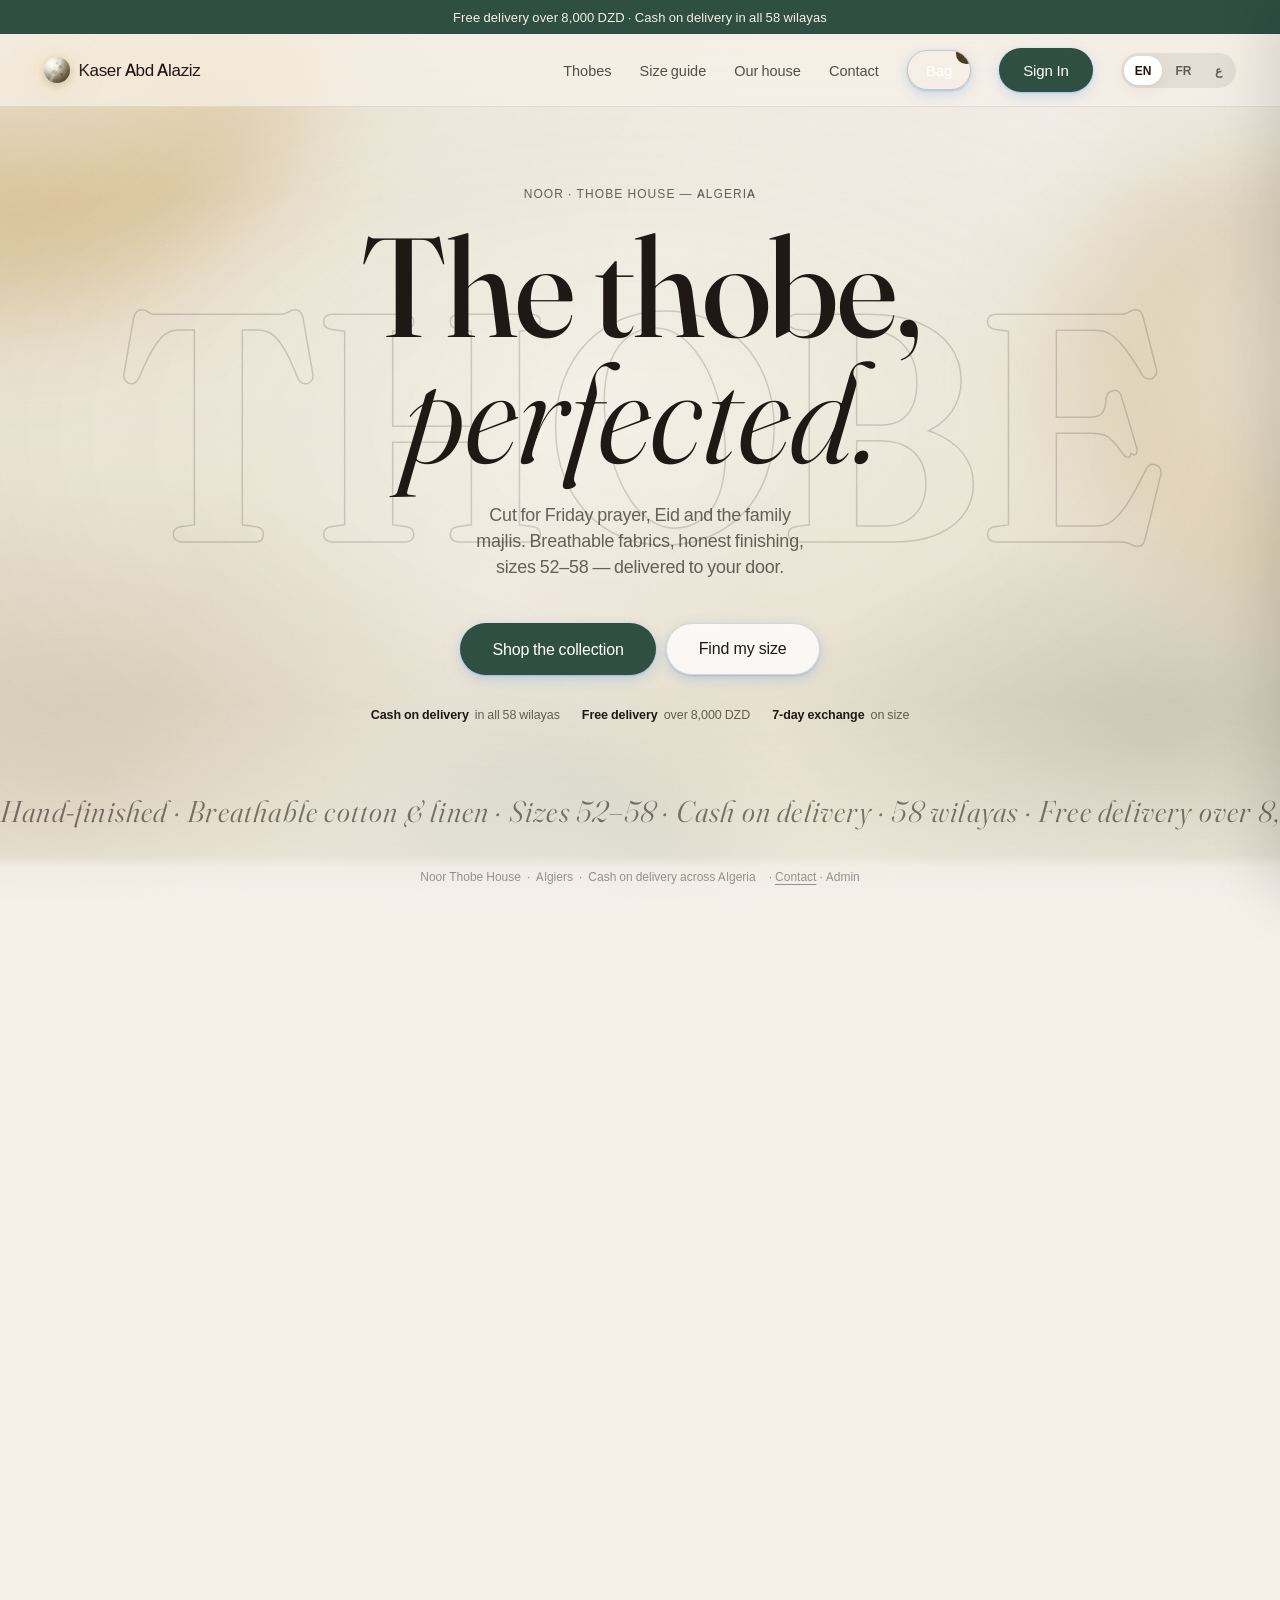
==== website/index.html @ a09ba1ac "Import original Kaser Abd Alaziz store (Octenium build) Imported unchanged from kaser-abd-alaziz-oct" ====
<!DOCTYPE html>
<html lang="en" data-preset="oud">
<head>
  <meta charset="UTF-8">
  <meta name="viewport" content="width=device-width, initial-scale=1, viewport-fit=cover">
  <title>Kaser Abd Alaziz | Men's Thobes, Djellabas & Shirts</title>
  <link rel="preload" href="fonts/inter-tight.woff2" as="font" type="font/woff2" crossorigin>
  <link rel="preload" href="fonts/fraunces-normal-460.woff2" as="font" type="font/woff2" crossorigin>
  <link rel="preload" href="fonts/fraunces-italic-340.woff2" as="font" type="font/woff2" crossorigin>
<meta name="description" content="Kaser Abd Alaziz — men's thobe house. Hand-finished thobes, djellabas and shirts in sizes 52–58. Cash on delivery in all 58 wilayas, DZD prices, free delivery over 8,000 DZD.">
<meta name="theme-color" content="#f5f1e8">
  <link rel="icon" href="favicon.svg" type="image/svg+xml">
<meta property="og:title" content="Kaser Abd Alaziz">
<meta property="og:description" content="Thobes cut for Friday, Eid and every day. Sizes 52–58, cash on delivery across Algeria.">
<meta property="og:type" content="website">
<script type="application/ld+json">{"@context":"https://schema.org","@type":"Store","name":"Kaser Abd Alaziz","description":"Men's thobe house: thobes, djellabas and shirts. Cash on delivery across Algeria, DZD prices, free shipping over 8,000 DZD.","currenciesAccepted":"DZD","paymentAccepted":"Cash on delivery"}</script>
  <link rel="stylesheet" href="styles.css?v=20261022J">
</head>
<body class="has-banner">
  <div class="stage"><div class="dream" id="dream" aria-hidden="true"><i class="orb o1"></i><i class="orb o2"></i><i class="orb o3"></i><i class="sheen"></i></div><div class="veil"></div><div class="grain"></div></div>
  <i class="meter" id="meter"></i>
  <div class="event-banner" id="eventBanner">Free delivery over 8,000 DZD · Cash on delivery in all 58 wilayas</div>
  <header class="chrome">
    <a class="mark" href="#home"><img id="siteLogo" class="mark-logo" alt="logo" hidden><span class="mark-moon" id="siteMoon" aria-hidden="true"></span> <span id="siteName">Kaser Abd Alaziz</span></a>
    <nav class="nav">
      <a href="#shop" data-route="shop" data-i18n="navShop">Thobes</a>
      <button class="nav-link" id="navSizeGuide" type="button" data-i18n="navSize">Size guide</button>
      <a href="#about" data-route="about" data-i18n="navAbout">Our house</a>
      <button class="nav-link" id="navContact" type="button" data-i18n="contactNav">Contact</button>
      <button class="pill cart-btn" id="cartOpen" type="button"><span data-i18n="bag">Bag</span> <span class="cart-count" id="cartCount">0</span></button>
      <button class="pill" id="authBtn" type="button" data-i18n="navSignin">Sign In</button>
      <span class="langseg" id="langSeg"><button type="button" data-lang="en" class="on">EN</button><button type="button" data-lang="fr">FR</button><button type="button" data-lang="ar">ع</button></span>
      <button class="burger" id="burgerBtn" type="button" aria-label="Menu">☰</button>
    </nav>
  </header>
  <main class="panels" id="homePanels">
    <section class="panel" data-panel>
      <div class="ghost" aria-hidden="true">Thobe</div>
      <div class="eyebrow" data-i18n="h1e">Noor · Thobe House — Algeria</div>
      <h1 class="htitle" data-i18n="h1t">The thobe,<br><em>perfected.</em></h1>
      <p class="sub" data-i18n="h1s">Cut for Friday prayer, Eid and the family majlis. Breathable fabrics, honest finishing, sizes 52–58 — delivered to your door.</p>
      <div class="cta"><a class="pill" href="#shop" data-i18n="shopBest">Shop the collection</a><button class="pill pill-light" id="heroSizeGuide" type="button" data-i18n="findSize">Find my size</button></div>
      <div class="hero-trust" aria-label="Shopping guarantees">
        <span><b>Cash on delivery</b> in all 58 wilayas</span>
        <span><b>Free delivery</b> over 8,000 DZD</span>
        <span><b>7-day exchange</b> on size</span>
      </div>
      <div class="marquee" aria-hidden="true"><div class="marquee-track"><span>Hand-finished · Breathable cotton &amp; linen · Sizes 52–58 · Cash on delivery · 58 wilayas · Free delivery over 8,000 DZD · 7-day size exchange ·&nbsp;</span><span>Hand-finished · Breathable cotton &amp; linen · Sizes 52–58 · Cash on delivery · 58 wilayas · Free delivery over 8,000 DZD · 7-day size exchange ·&nbsp;</span></div></div>
    </section>
    <section class="panel collection-panel" data-panel>
      <div class="ghost" aria-hidden="true">Occasions</div>
      <div class="eyebrow" data-i18n="h2e">Collections</div>
      <p class="htitle" data-i18n="h2t">Dress for <em>the occasion.</em></p>
      <p class="sub" data-i18n="h2s">One house, three registers. Light cotton for everyday, deeper tones for Eid, and warm layers for the winter majlis.</p>
      <div class="collection-row">
        <a class="collection-card" href="#shop" data-collection="Thobes">
          <span class="collection-num">01</span>
          <img src="[data-uri]" data-src="images/opt/thobe-grey-forest-640.webp" data-srcset="images/opt/thobe-grey-forest-320.webp 320w, images/opt/thobe-grey-forest-640.webp 640w, images/opt/thobe-grey-forest-896.webp 896w" data-sizes="(max-width:720px) 58px, 280px" sizes="(max-width:720px) 58px, 280px" width="896" height="1200" alt="Everyday thobes" loading="lazy" decoding="async">
          <b data-i18n="col1t">Everyday thobes</b>
          <small data-i18n="col1d">Light cotton and crepe, cut for daily wear.</small>
          <span class="collection-link" data-i18n="colLink">Shop thobes →</span>
        </a>
        <a class="collection-card" href="#shop" data-collection="Thobes" data-tag="Eid">
          <span class="collection-num">02</span>
          <img src="[data-uri]" data-src="images/opt/thobe-black-gold-640.webp" data-srcset="images/opt/thobe-black-gold-320.webp 320w, images/opt/thobe-black-gold-640.webp 640w, images/opt/thobe-black-gold-896.webp 896w" data-sizes="(max-width:720px) 58px, 280px" sizes="(max-width:720px) 58px, 280px" width="896" height="1200" alt="Eid and evening thobes" loading="lazy" decoding="async">
          <b data-i18n="col2t">Eid &amp; evenings</b>
          <small data-i18n="col2d">Deeper tones and satin touches for celebration.</small>
          <span class="collection-link" data-i18n="colLink">Shop thobes →</span>
        </a>
        <a class="collection-card" href="#shop" data-collection="Djellabas">
          <span class="collection-num">03</span>
          <img src="[data-uri]" data-src="images/opt/djellaba-hood-grey-640.webp" data-srcset="images/opt/djellaba-hood-grey-320.webp 320w, images/opt/djellaba-hood-grey-640.webp 640w, images/opt/djellaba-hood-grey-896.webp 896w" data-sizes="(max-width:720px) 58px, 280px" sizes="(max-width:720px) 58px, 280px" width="960" height="536" alt="Djellabas" loading="lazy" decoding="async">
          <b data-i18n="col3t">Djellabas</b>
          <small data-i18n="col3d">Warm layers with sfifa trim and an easy drape.</small>
          <span class="collection-link" data-i18n="colLink">Shop djellabas →</span>
        </a>
      </div>
    </section>
    <section class="panel size-panel" data-panel>
      <div class="ghost" aria-hidden="true">Fit</div>
      <div class="size-panel-inner">
        <div class="size-copy">
          <div class="eyebrow" data-i18n="h3e">Fit, without guessing</div>
          <p class="htitle" data-i18n="h3t">Find your <em>size.</em></p>
          <p class="sub" data-i18n="h3s">Thobes are numbered by height, not chest. Pick your usual size; if you are between two, size up for a relaxed drape. Every order can be exchanged once within 7 days.</p>
          <div class="cta"><button class="pill" id="sizeGuideBtn2" type="button" data-i18n="openGuide">Open the size guide</button><a class="pill pill-light" href="#shop" data-i18n="shopBest">Shop the collection</a></div>
        </div>
        <div class="size-mini" aria-hidden="true">
          <div class="size-mini-head"><span data-i18n="sizeCol">Size</span><span data-i18n="heightCol">Height</span><span data-i18n="lengthCol">Thobe length</span></div>
          <div class="size-mini-row"><b>52</b><span>165–170 cm</span><span>138 cm</span></div>
          <div class="size-mini-row"><b>54</b><span>170–175 cm</span><span>142 cm</span></div>
          <div class="size-mini-row"><b>56</b><span>175–180 cm</span><span>146 cm</span></div>
          <div class="size-mini-row"><b>58</b><span>180–186 cm</span><span>150 cm</span></div>
          <p class="size-mini-note" data-i18n="sizeNote">Measurements are garment measures. Between sizes? Choose the larger.</p>
        </div>
      </div>
    </section>
    <section class="panel carousel-panel" data-panel>
      <div class="ghost" aria-hidden="true">Icons</div>
      <div class="eyebrow" data-i18n="carE">Bestsellers · drag or tap</div>
      <p class="carousel-title htitle" data-i18n="carT">The pieces <em>they reorder.</em></p>
      <div class="car3d" id="car3d">
        <div class="car3d-track" id="carTrack"></div>
        <button class="car-nav" id="carPrev" type="button" aria-label="Previous">‹</button>
        <button class="car-nav" id="carNext" type="button" aria-label="Next">›</button>
      </div>
      <div class="car-dots" id="carDots"></div>
      <div class="cta"><a class="pill" href="#shop" data-i18n="shopAll">Shop all pieces</a></div>
    </section>
  </main>
  <div class="page-view" id="shopView">
    <div class="page-container">
      <h2 class="page-title" data-i18n="shopTitle">The collection</h2>
      <p class="page-sub" data-i18n="shopSub">Thobes, djellabas and shirts — cut for prayer, Eid and everyday. Sizes 52–58, prices in DZD, cash on delivery.</p>
      <div class="toolbar">
        <div class="searchwrap"><input id="shopSearch" type="search" data-i18n-ph="searchPh" placeholder="Search thobes…" autocomplete="off"></div>
        <div class="chips" id="catChips"></div>
        <div class="shop-sort">
          <label for="shopSort" data-i18n="sortBy">Sort</label>
          <select id="shopSort">
            <option value="featured" data-i18n="sortFeatured">Featured</option>
            <option value="price-asc" data-i18n="sortPriceAsc">Price: low to high</option>
            <option value="price-desc" data-i18n="sortPriceDesc">Price: high to low</option>
            <option value="new" data-i18n="sortNew">Newest</option>
          </select>
        </div>
        <div class="count" id="resultCount"></div>
      </div>
      <div class="grid-cards" id="productGrid"></div>
      <div style="text-align:center;margin-top:20px"><button class="pill btn-secondary" id="loadMoreBtn" type="button" data-i18n="loadMore" hidden>Load more</button></div>
      <div class="shop-assurance">
        <div><b data-i18n="as1t">Cash on delivery</b><span data-i18n="as1d">Pay the courier when your order arrives.</span></div>
        <div><b data-i18n="as2t">Free delivery over 8,000 DZD</b><span data-i18n="as2d">Home or stopdesk, all 58 wilayas.</span></div>
        <div><b data-i18n="as3t">7-day size exchange</b><span data-i18n="as3d">One exchange per order, no questions.</span></div>
      </div>
    </div>
  </div>
  <div class="page-view" id="aboutView">
    <div class="page-container">
      <h2 class="page-title" data-i18n="abTitle">The Noor house</h2>
      <p class="page-sub" data-i18n="abSub">Noor is a small-batch thobe house. Fewer, better pieces — honest fabrics, quiet details, no compromise.</p>
      <div class="grid-cards">
        <div class="card"><h3 data-i18n="ab1t">Cut for real life</h3><p class="desc" data-i18n="ab1d">Every thobe is cut for easy movement and finished with double-stitched seams that survive daily wear and Friday crowds.</p></div>
        <div class="card"><h3 data-i18n="ab2t">Fabric first</h3><p class="desc" data-i18n="ab2d">Breathable cotton, linen blends and soft crepe. No scratchy synthetics, no see-through surprises in daylight.</p></div>
        <div class="card"><h3 data-i18n="ab3t">Small weekly drops</h3><p class="desc" data-i18n="ab3d">Released in small batches so colours stay fresh, stock stays honest, and every piece is checked before it ships.</p></div>
      </div>
      <div class="about-note">
        <h3 data-i18n="abNoteT">How sizing works</h3>
        <p data-i18n="abNoteD">Algerian thobes are numbered 52–58 by height. 52 fits roughly 165–170 cm, 58 fits 180–186 cm. If you are between sizes, choose the larger — the drape stays clean and the shoulders stay comfortable.</p>
        <button class="pill" id="sizeGuideBtn3" type="button" data-i18n="openGuide">Open the size guide</button>
      </div>
    </div>
  </div>
  <div class="page-view" id="dashboardView">
    <div class="page-container">
      <h2 class="page-title" data-i18n="dashTitle">My Noor</h2>
      <p class="page-sub" id="userGreeting">Client workspace</p>
      <div class="grid-cards">
        <div class="card"><h3 data-i18n="orders">Orders</h3><p class="desc" id="ordersInfo">No orders yet.</p></div>
        <div class="card"><h3 data-i18n="account">Account</h3><p class="desc" data-i18n="accountDesc">Manage sizes, shipping and order preferences.</p><div><button class="pill btn-secondary" id="logoutBtn" style="height:36px" data-i18n="signout">Sign Out</button></div></div>
      </div>
    </div>
  </div>
  <div class="page-view admin-shell" id="adminView">
    <div id="adminLogin" class="adm-login-wrap">
      <div class="adm-login-card">
        <div class="adm-login-mark">ن</div>
        <p class="adm-kicker">Noor · store manager</p>
        <h1>Welcome back</h1>
        <p class="adm-login-sub">Enter your PIN to see today's orders, stock and sales.</p>
        <form id="adminLoginForm">
          <label for="adminPin">Admin PIN</label>
          <div class="adm-pin-row"><input type="password" id="adminPin" placeholder="••••••••" autocomplete="current-password"><button class="adm-btn adm-btn-primary" id="adminGo" type="submit">Enter</button></div>
          <p class="adm-login-error" id="adminLoginError" hidden>That PIN is not correct. Try again.</p>
        </form>
        <a class="adm-login-back" href="#home">← Back to the store</a>
      </div>
    </div>
    <div id="adminPanel" class="adm-app" hidden>
      <aside class="adm-side">
        <div class="adm-brand"><span class="adm-brand-mark">ن</span><span><b id="admBrandName">Kaser Abd Alaziz</b><small>Store manager</small></span></div>
        <nav class="adm-nav" aria-label="Admin sections">
          <button type="button" data-adm-tab="overview" class="on"><span class="adm-ico">◫</span>Overview</button>
          <button type="button" data-adm-tab="orders"><span class="adm-ico">▤</span>Orders<span class="adm-badge" id="admOrdersBadge" hidden>0</span></button>
          <button type="button" data-adm-tab="products"><span class="adm-ico">◧</span>Products</button>
          <button type="button" data-adm-tab="storefront"><span class="adm-ico">◐</span>Storefront</button>
          <button type="button" data-adm-tab="offers"><span class="adm-ico">％</span>Discounts</button>
          <button type="button" data-adm-tab="settings"><span class="adm-ico">⚙</span>Settings</button>
        </nav>
        <div class="adm-side-foot">
          <a class="adm-side-link" href="#home" id="admViewStore">← View store</a>
          <button class="adm-side-link" id="adminOut" type="button">Log out</button>
        </div>
      </aside>
      <div class="adm-main">
        <header class="adm-topbar">
          <div>
            <p class="adm-kicker" id="admDate"></p>
            <h1 id="admPageTitle">Overview</h1>
          </div>
          <div class="adm-top-actions">
            <button class="adm-btn adm-btn-ghost" id="admRefresh" type="button">Refresh</button>
            <a class="adm-btn adm-btn-ghost" href="#shop">View shop</a>
            <span class="adm-avatar" aria-hidden="true">N</span>
          </div>
        </header>
        <div class="adm-body">
          <div class="adm-loading" id="admLoading" hidden><span></span>Loading your store…</div>

          <section class="adm-tab-panel on" data-adm-panel="overview">
            <div class="adm-alerts" id="admAlerts"></div>
            <div class="adm-kpis" id="admStats"></div>
            <div class="adm-grid-2">
              <div class="adm-card adm-chart-card">
                <div class="adm-card-head"><div><h2>Sales · last 14 days</h2><p>Revenue in DZD, including delivery.</p></div></div>
                <div class="adm-bars" id="admChart"></div>
              </div>
              <div class="adm-card">
                <div class="adm-card-head"><div><h2>Where orders come from</h2><p>Top wilayas by order count.</p></div></div>
                <div class="adm-rank" id="admWilayas"></div>
              </div>
            </div>
            <div class="adm-grid-2">
              <div class="adm-card">
                <div class="adm-card-head"><div><h2>Recent orders</h2><p>The last five orders placed.</p></div><button class="adm-link-btn" data-goto="orders">See all</button></div>
                <div class="adm-mini-orders" id="admRecentOrders"></div>
              </div>
              <div class="adm-card">
                <div class="adm-card-head"><div><h2>Stock to watch</h2><p>Pieces with five units or fewer.</p></div><button class="adm-link-btn" data-goto="products">Manage</button></div>
                <div class="adm-stock-list" id="admLowStock"></div>
              </div>
            </div>
          </section>

          <section class="adm-tab-panel" data-adm-panel="orders">
            <div class="adm-toolbar">
              <div class="adm-search"><input type="search" id="admOrderSearch" placeholder="Search order, name or phone"></div>
              <div class="adm-segment" id="admOrderFilters">
                <button type="button" class="on" data-status="all">All</button>
                <button type="button" data-status="pending">New</button>
                <button type="button" data-status="confirmed">Confirmed</button>
                <button type="button" data-status="shipped">Shipped</button>
                <button type="button" data-status="delivered">Delivered</button>
                <button type="button" data-status="cancelled">Cancelled</button>
              </div>
            </div>
            <div class="adm-order-list" id="admOrderList"></div>
          </section>

          <section class="adm-tab-panel" data-adm-panel="products">
            <div class="adm-toolbar">
              <div class="adm-search"><input type="search" id="admProductSearch" placeholder="Search products"></div>
              <button class="adm-btn adm-btn-primary" id="admProdAdd" type="button">+ Add product</button>
            </div>
            <div class="adm-bulkbar" id="admProdBulkBar" hidden>
              <label class="adm-check"><input type="checkbox" id="admProdSelectAll"> Select all</label>
              <span id="admProdSelCount">0 selected</span>
              <button class="adm-btn adm-btn-danger-ghost" id="admProdBulkDelete" type="button" disabled>Delete selected</button>
              <button class="adm-btn adm-btn-ghost" id="admProdBulkClear" type="button">Clear</button>
            </div>
            <div class="adm-product-list" id="admProductList"></div>
          </section>

          <section class="adm-tab-panel" data-adm-panel="storefront">
            <div class="adm-grid-2">
              <div class="adm-card">
                <div class="adm-card-head"><div><h2>Store identity</h2><p>The name and logo customers see.</p></div></div>
                <label class="adm-field"><span>Store name</span><input type="text" id="admSiteName" maxlength="40" placeholder="Noor"></label>
                <div class="adm-logo-row"><img id="admLogoPrev" class="adm-logo-prev" alt="logo preview" hidden><div><b id="admLogoHint">Moon icon in use</b><small>PNG, JPG or WebP · max 1.5 MB</small></div></div>
                <div class="adm-inline-actions">
                  <input type="file" id="admLogoFile" accept="image/png,image/jpeg,image/webp" class="adm-file">
                  <button class="adm-btn adm-btn-ghost" id="admLogoUp" type="button">Upload logo</button>
                  <button class="adm-btn adm-btn-ghost" id="admLogoRm" type="button">Remove</button>
                </div>
                <button class="adm-btn adm-btn-primary" id="admSiteSave" type="button">Save identity</button>
              </div>
              <div class="adm-card">
                <div class="adm-card-head"><div><h2>Announcement bar</h2><p>A single line at the top of every page.</p></div><label class="adm-switch"><input type="checkbox" id="admBanOn"><span></span></label></div>
                <label class="adm-field"><span>Message</span><input type="text" id="admBanText" maxlength="200" placeholder="Free delivery over 8,000 DZD"></label>
                <div class="adm-color-row">
                  <label class="adm-field"><span>Background</span><input type="color" id="admBanBg" value="#2f4f43"></label>
                  <label class="adm-field"><span>Text</span><input type="color" id="admBanFg" value="#f5f1e8"></label>
                </div>
                <button class="adm-btn adm-btn-primary" id="admBanSave" type="button">Save announcement</button>
              </div>
            </div>
            <div class="adm-card">
              <div class="adm-card-head"><div><h2>Look &amp; feel</h2><p>Four palettes chosen for thobe photography. Pick one, then save.</p></div></div>
              <div class="adm-themes" id="admPresets"></div>
              <details class="adm-advanced">
                <summary>Fine-tune colours</summary>
                <div class="adm-color-row adm-color-row-5">
                  <label class="adm-field"><span>Background</span><input type="color" id="admCShade" value="#f5f1e8"></label>
                  <label class="adm-field"><span>Text</span><input type="color" id="admCFg" value="#201814"></label>
                  <label class="adm-field"><span>Accent</span><input type="color" id="admCRose" value="#8a6d3b"></label>
                  <label class="adm-field"><span>Accent deep</span><input type="color" id="admCRoseDeep" value="#4a3b22"></label>
                  <label class="adm-field"><span>Buttons</span><input type="color" id="admCBlue" value="#2f4f43"></label>
                </div>
              </details>
              <button class="adm-btn adm-btn-primary" id="admThemeSave" type="button">Save appearance</button>
            </div>
          </section>

          <section class="adm-tab-panel" data-adm-panel="offers">
            <div class="adm-grid-2">
              <div class="adm-card">
                <div class="adm-card-head"><div><h2>Discount codes</h2><p>Toggle a code on or off at any time.</p></div></div>
                <div id="admPromos"></div>
              </div>
              <div class="adm-card">
                <div class="adm-card-head"><div><h2>Add a code</h2><p>Keep it short and easy to type.</p></div></div>
                <label class="adm-field"><span>Code</span><input type="text" id="admPromoCode" maxlength="20" placeholder="EID15" style="text-transform:uppercase"></label>
                <div class="adm-color-row">
                  <label class="adm-field"><span>Discount %</span><input type="text" id="admPromoPct" inputmode="numeric" placeholder="15"></label>
                  <label class="adm-field"><span>Label</span><input type="text" id="admPromoLabel" maxlength="80" placeholder="Eid campaign"></label>
                </div>
                <button class="adm-btn adm-btn-primary" id="admPromoAdd" type="button">Add discount code</button>
              </div>
            </div>
          </section>

          <section class="adm-tab-panel" data-adm-panel="settings">
            <div class="adm-grid-2">
              <div class="adm-card">
                <div class="adm-card-head"><div><h2>Contact &amp; social pages</h2><p>Used on order buttons and the contact / sponsorship popup.</p></div></div>
                <label class="adm-field"><span>WhatsApp number</span><input type="text" id="admWa" placeholder="213XXXXXXXXX" maxlength="20"><small>Country code first, no spaces. Example: 213671591935</small></label>
                <label class="adm-field"><span>Instagram</span><input type="text" id="admIg" placeholder="https://www.instagram.com/yourpage" maxlength="240"></label>
                <label class="adm-field"><span>Facebook</span><input type="text" id="admFb" placeholder="https://www.facebook.com/yourpage" maxlength="240"></label>
                <label class="adm-field"><span>TikTok</span><input type="text" id="admTt" placeholder="https://www.tiktok.com/@yourpage" maxlength="240"></label>
                <small class="adm-hint">Replace the example links with your own pages. Use full https:// URLs; leave a field empty to hide that icon.</small>
                <button class="adm-btn adm-btn-primary" id="admWaSave" type="button">Save contact details</button>
              </div>
              <div class="adm-card">
                <div class="adm-card-head"><div><h2>Delivery &amp; payment</h2><p>Current rules used at checkout.</p></div></div>
                <div class="adm-readonly">
                  <div><span>Payment</span><b>Cash on delivery</b></div>
                  <div><span>Free delivery</span><b id="admFreeOver">8,000 DZD</b></div>
                  <div><span>Carriers</span><b>Noor Standard · Maystro · Noest · EMS</b></div>
                  <div><span>Coverage</span><b>All 58 wilayas</b></div>
                </div>
                <p class="adm-hint">Delivery rates live in <code>shipping.json</code>. Ask your developer to adjust them, or open the file directly on the server.</p>
              </div>
            </div>
            <div class="adm-card">
              <div class="adm-card-head"><div><h2>Data &amp; access</h2><p>Download a backup or sign out of this device.</p></div></div>
              <div class="adm-inline-actions">
                <a class="adm-btn adm-btn-ghost" id="adminBackup" href="#">Download backup (JSON)</a>
                <button class="adm-btn adm-btn-ghost" id="adminOut2" type="button">Log out</button>
              </div>
              <p class="adm-hint">The admin PIN is set by the <code>ADMIN_PIN</code> environment variable. Change it on the server, not here.</p>
            </div>
          </section>
        </div>
      </div>
    </div>
  </div>
  <div class="modal-backdrop" id="authModal" role="dialog" aria-modal="true">
    <div class="auth-box">
      <div class="auth-header"><h2 data-i18n="authTitle">Welcome to Noor</h2><p data-i18n="authSub">Sign in for faster checkout and order tracking.</p></div>
      <form class="auth-form" id="authForm">
        <div class="field"><label for="authEmail" data-i18n="email">Email</label><input type="email" id="authEmail" required placeholder="you@example.com" autocomplete="email"></div>
        <div class="field"><label for="authPass" data-i18n="pass">Password</label><input type="password" id="authPass" required placeholder="••••••••" autocomplete="current-password"></div>
        <div class="auth-btn-row"><button type="button" class="pill btn-secondary" id="closeAuthBtn" data-i18n="cancel">Cancel</button><button type="submit" class="pill" data-i18n="enter">Enter</button></div>
      </form>
    </div>
  </div>
  <div class="modal-backdrop" id="qvModal" role="dialog" aria-modal="true">
    <div class="qv-box">
      <button class="qv-close" id="qvClose" type="button" aria-label="Close">×</button>
      <div class="qv-media"><img id="qvImg" width="600" height="800" alt=""><span class="badge" id="qvTag"></span></div>
      <div class="qv-info">
        <p class="qv-kicker" id="qvCat"></p>
        <h3 id="qvName"></h3>
        <div class="size" id="qvMeta"></div>
        <div class="qv-thumbs" id="qvThumbs" hidden></div>
        <div class="qv-price" id="qvPrice"></div>
        <p class="desc" id="qvDesc"></p>
        <div class="qv-block">
          <div class="qv-label"><span data-i18n="chooseSize">Choose your size</span><button type="button" class="qv-guide" id="qvSizeGuide" data-i18n="sizeGuide">Size guide</button></div>
          <div class="size-btns" id="qvSizes"></div>
          <p class="qv-hint" id="qvSizeHint" data-i18n="sizeHint">Between sizes? Choose the larger for a relaxed drape.</p>
        </div>
        <div class="qv-order">
          <div class="qv-order-head">
            <div>
              <span class="qv-order-kicker" data-i18n="expressKicker">Express order</span>
              <span class="qv-order-total" id="qvTotal">4,900 DZD</span>
            </div>
            <span class="qv-order-badge" id="qvStock"></span>
          </div>
          <div class="qv-order-actions">
            <div class="qty"><button type="button" id="qvDec" aria-label="Decrease quantity">−</button><span id="qvQty">1</span><button type="button" id="qvInc" aria-label="Increase quantity">+</button></div>
            <button class="pill qv-order-cta" id="qvExpress" type="button"><span data-i18n="orderNow">Order now</span><span class="qv-order-arrow" aria-hidden="true">→</span></button>
          </div>
          <button class="qv-add-link" id="qvAdd" type="button"><span aria-hidden="true">＋</span> <span data-i18n="addBag">Add to bag</span></button>
          <div class="qv-order-trust">
            <span data-i18n="qvTrustCod">Cash on delivery</span>
            <span data-i18n="qvTrustShip">2–5 day delivery</span>
            <span data-i18n="qvTrustExchange">7-day exchange</span>
          </div>
          <p class="qv-note" data-i18n="qvNote">Original cut · Prices in DZD · Free delivery over 8,000 DZD</p>
        </div>
        <div class="qv-facts">
          <div><span data-i18n="fabric">Fabric</span><b id="qvFabric">—</b></div>
          <div><span data-i18n="fit">Fit</span><b id="qvFit">—</b></div>
          <div><span data-i18n="care">Care</span><b id="qvCare">—</b></div>
        </div>
        <details class="rv-sec" id="rvSec">
          <summary>
            <span data-i18n="reviews">Reviews</span>
            <span class="rv-count" id="rvCount"></span>
            <span class="rv-chevron" aria-hidden="true">⌄</span>
          </summary>
          <div class="rv-body">
            <div class="rv-avg" id="rvAvg"></div>
            <div class="rv-list" id="rvList"></div>
            <div class="promo-row"><input type="text" id="rvName" data-i18n-ph="reviewName" placeholder="Your name" maxlength="60"><select id="rvStars" aria-label="Rating"><option value="5">★★★★★</option><option value="4">★★★★</option><option value="3">★★★</option><option value="2">★★</option><option value="1">★</option></select></div>
            <div class="promo-row" style="margin-top:8px"><input type="text" id="rvText" data-i18n-ph="reviewText" placeholder="Your review…" maxlength="500"><button class="pill btn-secondary" id="rvSend" type="button" data-i18n="reviewSend">Send</button></div>
          </div>
        </details>
        <button class="pill btn-secondary" id="qvShare" type="button" style="margin-top:10px;height:38px;align-self:flex-start" data-i18n="copyLink">Copy link</button>
      </div>
    </div>
  </div>
  <div class="modal-backdrop" id="sizeModal" role="dialog" aria-modal="true">
    <div class="size-guide-box">
      <button class="qv-close" id="sizeClose" type="button" aria-label="Close">×</button>
      <p class="qv-kicker" data-i18n="sizeGuideKicker">Noor · fit guide</p>
      <h2 data-i18n="sizeGuideTitle">Find your thobe size</h2>
      <p class="size-guide-intro" data-i18n="sizeGuideIntro">Algerian thobes are numbered by height. Measure yourself in centimetres, then choose the closest size. If you are between two sizes, size up.</p>
      <div class="size-table-wrap">
        <table class="size-table">
          <thead><tr><th data-i18n="sizeCol">Size</th><th data-i18n="heightCol">Height</th><th data-i18n="chestCol">Chest</th><th data-i18n="lengthCol">Thobe length</th><th data-i18n="sleeveCol">Sleeve</th></tr></thead>
          <tbody>
            <tr><td><b>52</b></td><td>160–168 cm</td><td>96–100 cm</td><td>138 cm</td><td>60 cm</td></tr>
            <tr><td><b>54</b></td><td>168–174 cm</td><td>100–104 cm</td><td>142 cm</td><td>62 cm</td></tr>
            <tr><td><b>56</b></td><td>174–180 cm</td><td>104–108 cm</td><td>146 cm</td><td>64 cm</td></tr>
            <tr><td><b>58</b></td><td>180–186 cm</td><td>108–114 cm</td><td>150 cm</td><td>66 cm</td></tr>
          </tbody>
        </table>
      </div>
      <div class="size-how">
        <div><b data-i18n="how1t">1 · Height</b><span data-i18n="how1d">Stand straight against a wall, without shoes. This is the main size guide.</span></div>
        <div><b data-i18n="how2t">2 · Chest</b><span data-i18n="how2d">Measure around the fullest part, keeping the tape level and relaxed.</span></div>
        <div><b data-i18n="how3t">3 · Length</b><span data-i18n="how3d">From the shoulder seam to the hem you prefer — ankle or floor.</span></div>
      </div>
      <p class="size-guide-note" data-i18n="sizeGuideNote">Still unsure? Send your height and usual shirt size on WhatsApp — we will confirm before shipping.</p>
      <button class="pill" id="sizeGuideClose" type="button" data-i18n="close">Close</button>
    </div>
  </div>
  <div class="modal-backdrop" id="coModal" role="dialog" aria-modal="true">
    <div class="co-box">
      <div id="coForm">
        <h2 data-i18n="coTitle">Checkout</h2>
        <div class="co-grid">
          <div class="field full"><label data-i18n="coName">Full name</label><input type="text" id="coNameIn" data-i18n-ph="coNamePh" placeholder="Your name" autocomplete="name"><small class="ferr" id="eName" hidden></small></div>
          <div class="field full"><label data-i18n="coPhone">Phone</label><input type="tel" id="coPhoneIn" data-i18n-ph="coPhonePh" placeholder="05 / 06 / 07…" autocomplete="tel"><small class="ferr" id="ePhone" hidden></small></div>
          <div class="field"><label data-i18n="coWilaya">Wilaya</label><select id="coWilaya"></select><small class="ferr" id="eWilaya" hidden></small></div>
          <div class="field"><label data-i18n="coCommune">Commune</label><input type="text" id="coCommuneIn" data-i18n-ph="coCommunePh" placeholder="Commune"><small class="ferr" id="eCommune" hidden></small></div>
          <div class="field full"><label data-i18n="provider">Delivery company</label><select id="coProvider"></select></div>
          <div class="field full"><label data-i18n="coShip">Delivery</label>
            <div class="radio-row">
              <label class="radio-pill"><input type="radio" name="shipm" value="home" checked> <span data-i18n="coHome">Home delivery</span></label>
              <label class="radio-pill"><input type="radio" name="shipm" value="stop"> <span data-i18n="coStop">Stopdesk (office pickup)</span></label>
            </div>
          </div>
          <div class="field full"><label data-i18n="coPay">Payment</label><p class="desc" data-i18n="coCod" style="font-size:14px;color:var(--fg-soft)">Cash on delivery</p></div>
          <div class="field full"><label data-i18n="coPromo">Promo code</label>
            <div class="promo-row"><input type="text" id="coPromoIn" data-i18n-ph="coPromoPh" placeholder="NOOR10"><button class="pill btn-secondary" id="coPromoBtn" type="button" data-i18n="coApply">Apply</button></div>
          </div>
        </div>
        <div class="co-lines">
          <div class="co-line"><span data-i18n="coSub">Subtotal</span><span id="coSubV"></span></div>
          <div class="co-line disc" id="coDiscRow" hidden><span data-i18n="coDisc">Discount</span><span id="coDiscV"></span></div>
          <div class="co-line"><span data-i18n="coShip">Shipping</span><span id="coShipV"></span></div>
          <div class="co-line grand"><span data-i18n="coTotal">Total</span><span id="coTotalV"></span></div>
        </div>
        <div class="co-items" id="coItems"></div>
        <div class="auth-btn-row" style="margin-top:16px"><button type="button" class="pill btn-secondary" id="coCancel" data-i18n="cancel">Cancel</button><button type="button" class="pill" id="coPlace" data-i18n="coPlace">Place order</button></div>
        <button class="pill btn-secondary" id="coWa" type="button" style="width:100%;margin-top:10px" data-i18n="waOrder">WhatsApp order</button>
      </div>
      <div id="coDone" hidden>
        <div class="co-done">
          <div class="big">✓</div>
          <h2 data-i18n="coOk">Order confirmed!</h2>
          <p id="coDoneInfo"></p>
          <button class="pill" id="coCont" type="button" style="width:100%" data-i18n="coCont">Continue shopping</button>
        </div>
      </div>
    </div>
  </div>
  <div class="modal-backdrop" id="expressModal" role="dialog" aria-modal="true" aria-labelledby="exTitle">
    <div class="co-box ex-box">
      <button class="qv-close" id="exClose" type="button" aria-label="Close">×</button>
      <div id="exForm">
        <p class="qv-kicker" data-i18n="expressKicker">Express order</p>
        <h2 id="exTitle" data-i18n="expressFast">Ready in 30 seconds</h2>
        <p class="ex-sub" data-i18n="expressSub">Size and quantity are set. Confirm your details and we call you before shipping.</p>
        <div class="ex-product">
          <img id="exProdImg" alt="" width="72" height="88">
          <div class="ex-product-copy">
            <b id="exProdName">—</b>
            <small id="exProdMeta"></small>
            <div class="ex-qty-row">
              <div class="qty"><button type="button" id="exDec" aria-label="Decrease quantity">−</button><span id="exQty">1</span><button type="button" id="exInc" aria-label="Increase quantity">+</button></div>
              <b id="exUnit">—</b>
            </div>
          </div>
        </div>
        <h3 class="ex-h" data-i18n="expressDetails">Delivery details</h3>
        <div class="co-grid">
          <div class="field"><label data-i18n="coName">Full name</label><input type="text" id="exNameIn" data-i18n-ph="coNamePh" placeholder="Your name" autocomplete="name"><small class="ferr" id="exEName" hidden></small></div>
          <div class="field"><label data-i18n="coPhone">Phone</label><input type="tel" id="exPhoneIn" data-i18n-ph="coPhonePh" placeholder="05 / 06 / 07…" autocomplete="tel"><small class="ferr" id="exEPhone" hidden></small></div>
          <div class="field"><label data-i18n="coWilaya">Wilaya</label><select id="exWilaya"></select><small class="ferr" id="exEWilaya" hidden></small></div>
          <div class="field"><label data-i18n="coCommune">Commune</label><input type="text" id="exCommuneIn" data-i18n-ph="coCommunePh" placeholder="Commune"><small class="ferr" id="exECommune" hidden></small></div>
          <div class="field full" id="exProviderField"><label data-i18n="provider">Delivery company</label><select id="exProvider"></select></div>
          <div class="field full"><label data-i18n="coShip">Delivery</label>
            <div class="radio-row">
              <label class="radio-pill"><input type="radio" name="exshipm" value="home" checked> <span data-i18n="exHome">Home delivery</span></label>
              <label class="radio-pill"><input type="radio" name="exshipm" value="stop"> <span data-i18n="exStop">Stopdesk</span></label>
            </div>
          </div>
        </div>
        <div class="co-lines ex-lines">
          <div class="co-line"><span data-i18n="coSub">Subtotal</span><span id="exSubV"></span></div>
          <div class="co-line"><span data-i18n="coShip">Shipping</span><span id="exShipV"></span></div>
          <div class="co-line grand"><span data-i18n="coTotal">Total</span><span id="exTotalV"></span></div>
        </div>
        <p class="ex-secure" data-i18n="expressSecure">No online payment · We confirm by phone</p>
        <div class="ex-actions">
          <button class="pill ex-place" id="exPlace" type="button" data-i18n="expressPlace">Confirm order · cash on delivery</button>
          <button class="pill btn-secondary ex-wa" id="exWa" type="button" data-i18n="expressWa">Order on WhatsApp</button>
        </div>
      </div>
      <div id="exDone" hidden>
        <div class="co-done">
          <div class="big">✓</div>
          <h2 data-i18n="expressSuccess">Order received!</h2>
          <p id="exDoneInfo"></p>
          <p data-i18n="expressSuccessSub">We will call you shortly to confirm the delivery.</p>
          <button class="pill" id="exCont" type="button" style="width:100%" data-i18n="expressContinue">Keep shopping</button>
          <button class="pill btn-secondary" id="exDoneWa" type="button" style="width:100%;margin-top:10px" data-i18n="expressWhatsApp">Message us on WhatsApp</button>
        </div>
      </div>
    </div>
  </div>
  <div class="modal-backdrop" id="prodModal" role="dialog" aria-modal="true">
    <div class="co-box adm-prod-modal">
      <h2 id="prodTitle">Product</h2>
      <input type="hidden" id="pdId">
      <div class="co-grid">
        <div class="field full"><label>Name</label><input type="text" id="pdName" maxlength="120" placeholder="Thobe Adam — Grey"></div>
        <div class="field"><label>Category</label><select id="pdCat"></select></div>
        <div class="field"><label>Tag</label><input type="text" id="pdTag" maxlength="20" placeholder="New"></div>
        <div class="field"><label>Price (DZD)</label><input type="text" id="pdPrice" inputmode="numeric" placeholder="4900"></div>
        <div class="field"><label>Stock</label><input type="text" id="pdStock" inputmode="numeric" placeholder="12"></div>
        <div class="field"><label>Sizes</label><input type="text" id="pdSizes" placeholder="52, 54, 56, 58"></div>
        <div class="field full">
          <label>Product images</label>
          <div class="pd-images" id="pdImgGrid"></div>
          <div class="pd-img-actions">
            <input type="file" id="pdImgFile" accept="image/*" multiple hidden>
            <button class="adm-btn adm-btn-ghost" id="pdImgPick" type="button">Choose images from device</button>
            <select id="pdImgExisting"><option value="">Add an existing image…</option></select>
          </div>
          <small class="pd-img-hint" id="pdImgHint">Up to 8 photos. The first is the cover — tap a photo to make it the cover.</small>
          <input type="hidden" id="pdImg" value="">
        </div>
        <div class="field full"><label>Description</label><textarea id="pdDesc" maxlength="400" placeholder="Heather-grey thobe with forest collar…"></textarea></div>
        <div class="field"><label>Fabric</label><input type="text" id="pdFabric" maxlength="60" placeholder="Cotton-blend crepe"></div>
        <div class="field"><label>Fit</label><input type="text" id="pdFit" maxlength="60" placeholder="Regular — true to size"></div>
        <div class="field full"><label>Care</label><input type="text" id="pdCare" maxlength="120" placeholder="Machine wash 30° · hang dry"></div>
        <input type="hidden" id="pdSize">
        <input type="hidden" id="pdMin">
        <input type="hidden" id="pdMax">
      </div>
      <div class="auth-btn-row" style="margin-top:16px"><button type="button" class="pill btn-secondary" id="pdCancel">Cancel</button><button type="button" class="pill" id="pdSave">Save product</button></div>
    </div>
  </div>
  <div class="modal-backdrop" id="contactModal" role="dialog" aria-modal="true" aria-labelledby="contactTitle">
    <div class="contact-box">
      <button class="qv-close" id="contactClose" type="button" aria-label="Close">×</button>
      <p class="qv-kicker" data-i18n="contactKicker">Noor · Contact &amp; collaborations</p>
      <h2 id="contactTitle" data-i18n="contactTitle">Let's talk.</h2>
      <p class="contact-intro" data-i18n="contactIntro">Orders, sizing, wholesale or a sponsored collaboration — reach the house directly.</p>
      <a class="contact-wa" id="contactWa" href="#" target="_blank" rel="noopener">
        <span class="contact-wa-mark">WA</span>
        <span class="contact-wa-copy"><b data-i18n="contactWa">WhatsApp the house</b><small><span id="contactWaNumber">+213 671 591 935</span> · <span data-i18n="contactWaSub">Fastest reply · orders &amp; sizing</span></small></span>
        <span class="contact-arrow" aria-hidden="true">↗</span>
      </a>
      <div class="contact-section-head"><span data-i18n="contactSocialK">Follow Noor</span><small data-i18n="contactSocialHint">New drops, fabrics and behind the seams.</small></div>
      <div class="contact-socials" id="contactSocials"></div>
      <div class="contact-split">
        <div class="contact-house">
          <h3 data-i18n="contactDetailsT">The house</h3>
          <ul class="contact-facts">
            <li><span data-i18n="contactBasedL">Based</span><b data-i18n="contactBasedV">Algiers, Algeria</b></li>
            <li><span data-i18n="contactMarketL">Market</span><b data-i18n="contactMarketV">58 wilayas · DZD · cash on delivery</b></li>
            <li><span data-i18n="contactLangL">Languages</span><b data-i18n="contactLangV">English · Français · العربية</b></li>
          </ul>
        </div>
        <div class="sponsor-card">
          <p class="qv-kicker" data-i18n="sponsorKicker">Sponsorships</p>
          <h3 data-i18n="sponsorT">Create with Noor</h3>
          <p data-i18n="sponsorD">Paid collaborations, campaign features and event coverage for modest menswear.</p>
          <p class="sponsor-formats" data-i18n="sponsorFormats">Reels · Stories · Lookbooks · Event features</p>
        </div>
      </div>
      <p class="contact-note" data-i18n="contactNote">For wholesale or sponsorship, message us with your idea and timeline.</p>
      <div class="contact-footer">
        <button class="pill" id="contactCopy" type="button" data-i18n="contactCopy">Copy media kit</button>
        <button class="pill btn-secondary" id="contactClose2" type="button" data-i18n="close">Close</button>
      </div>
    </div>
  </div>
  <a class="wa-fab" id="waFab" href="#" target="_blank" rel="noopener" aria-label="WhatsApp Kaser Abd Alaziz">
    <span class="wa-fab-mark" aria-hidden="true">WA</span>
  </a>
  <aside class="cart-drawer" id="cartDrawer" aria-label="Shopping bag">
    <div class="cart-head"><h2 data-i18n="bagTitle">Your Bag</h2><button class="pill btn-secondary" id="cartClose" style="height:36px" data-i18n="close">Close</button></div>
    <div class="cart-items" id="cartItems"></div>
    <div class="cart-foot">
      <div class="total-row"><span data-i18n="total">Total</span><span id="cartTotal">0 DZD</span></div>
      <p class="cart-note" data-i18n="cartNote">Cash on delivery · Free delivery over 8,000 DZD</p>
      <button class="pill" id="checkoutBtn" style="width:100%" data-i18n="checkout">Checkout</button>
    </div>
  </aside>
  <div class="toaster" id="toaster" aria-live="polite"></div>
  <footer class="foot"><span data-i18n="foot">Noor Thobe House &nbsp;·&nbsp; Algiers &nbsp;·&nbsp; Cash on delivery across Algeria</span> <span class="tdots" id="themeDots"></span> &nbsp;·&nbsp; <button type="button" class="foot-link" id="footContact" data-i18n="contactNav">Contact</button> &nbsp;·&nbsp; <a href="#admin" id="adminLink" class="adminlink">Admin</a></footer>
  <div class="mobile-menu" id="mobileMenu">
    <a href="#home" data-mnav data-i18n="home">Home</a>
    <a href="#shop" data-mnav data-i18n="navShop">Thobes</a>
    <button type="button" class="linklike" data-mnav id="mSizeGuide" data-i18n="navSize">Size guide</button>
    <a href="#about" data-mnav data-i18n="navAbout">Our house</a>
    <button type="button" class="linklike" data-mnav id="mContact" data-i18n="contactNav">Contact</button>
    <a href="#admin" data-mnav style="font-size:15px;opacity:.6">Admin</a>
    <button class="pill" id="mobileAuthBtn" type="button" data-i18n="navSignin">Sign In</button>
    <span class="langseg" id="langSegM"><button type="button" data-lang="en" class="on">EN</button><button type="button" data-lang="fr">FR</button><button type="button" data-lang="ar">ع</button></span>
  </div>
  <nav class="tabbar" aria-label="Mobile navigation">
    <a href="#home" data-tab="home" data-i18n="home">Home</a>
    <a href="#shop" data-tab="shop" data-i18n="navShop">Thobes</a>
    <a href="#about" data-tab="about" data-i18n="navAbout">Our house</a>
    <button id="tabBag" type="button" data-tab="bag" data-i18n="bag">Bag</button>
  </nav>
  <div class="track" id="scrollTrack"></div>
<script src="app.js?v=20261022K" defer></script>
</body>
</html>
---- website/styles.css ----
@font-face {
      font-family: 'Inter Tight';
      src: url('fonts/inter-tight.woff2') format('woff2');
      font-weight: 100 900;
      font-style: normal;
      font-display: swap;
    }
    @font-face {
      font-family: 'Cairo';
      src: url('fonts/cairo-arabic.woff2') format('woff2');
      font-weight: 400 700;
      font-style: normal;
      font-display: swap;
    }
    @font-face {
      font-family: 'Fraunces';
      src: url('fonts/fraunces-normal-460.woff2') format('woff2');
      font-weight: 460;
      font-style: normal;
      font-display: swap;
    }
    @font-face {
      font-family: 'Fraunces';
      src: url('fonts/fraunces-italic-340.woff2') format('woff2');
      font-weight: 340;
      font-style: italic;
      font-display: swap;
    }
    :root {
      --fg: #201814;
      --fg-soft: rgba(32,24,20,.66);
      --fg-faint: rgba(32,24,20,.44);
      --shade: #f5f1e8;
      --rose: #8a6d3b;
      --rose-deep: #4a3b22;
      --rule: rgba(23,18,20,.16);
      --ease: cubic-bezier(.16,1,.3,1);
      --ease-spring: cubic-bezier(.22,1.4,.36,1);
      --pill-bg: #171214;
      --pill-fg: #ffffff;
      --surface: #ffffff;
      --surface-border: rgba(23,18,20,.09);
      --success: #15803d;
      --error: #b91c1c;
      --blue: #2f4f43;
      --blue-hover: #27453c;
      --shadow-sm: 0 1px 2px rgba(0,0,0,.04), 0 4px 16px rgba(0,0,0,.06);
      --shadow-md: 0 2px 8px rgba(0,0,0,.05), 0 16px 40px rgba(0,0,0,.10);
      --shadow-lg: 0 4px 12px rgba(0,0,0,.06), 0 24px 64px rgba(0,0,0,.14);
    }
    *, *::before, *::after { box-sizing: border-box; margin: 0; padding: 0; }
    html { -webkit-text-size-adjust: 100%; }
    body {
      background: var(--shade);
      color: var(--fg);
      font-family: 'Inter Tight', -apple-system, BlinkMacSystemFont, 'SF Pro Text', 'Helvetica Neue', Helvetica, Arial, sans-serif;
      font-weight: 400;
      font-feature-settings: "ss01", "cv05";
      -webkit-font-smoothing: antialiased;
      -moz-osx-font-smoothing: grayscale;
      overflow-x: hidden;
    }
    .stage { position: fixed; inset: 0; z-index: 0; overflow: hidden; background: linear-gradient(180deg, #eee8da 0%, #f5f1e8 45%, #e7dfcc 100%); }
    .dream { position: absolute; inset: -6%; background:
      radial-gradient(42% 34% at 78% 18%, rgba(255,255,255,.9) 0%, rgba(255,255,255,0) 70%),
      radial-gradient(50% 42% at 12% 82%, rgba(138,109,59,.26) 0%, rgba(138,109,59,0) 70%),
      radial-gradient(36% 30% at 85% 78%, rgba(47,79,67,.24) 0%, rgba(47,79,67,0) 70%),
      linear-gradient(180deg, #f6f2e8 0%, #f3eee0 45%, #eae2ce 100%); }
    .orb { position: absolute; border-radius: 50%; filter: blur(50px); }
    .o1 { width: 44vmax; height: 44vmax; left: -10vmax; top: -12vmax; background: radial-gradient(circle at 40% 35%, #f0e0bb, #cfa960 55%, rgba(207,169,96,0) 72%); opacity: .8; animation: drift1 26s ease-in-out infinite alternate; }
    .o2 { width: 38vmax; height: 38vmax; right: -12vmax; top: 22%; background: radial-gradient(circle at 60% 40%, #f3ecdb, #d9c39a 55%, rgba(217,195,154,0) 72%); opacity: .75; animation: drift2 32s ease-in-out infinite alternate; }
    .o3 { width: 30vmax; height: 30vmax; left: 30%; bottom: -14vmax; background: radial-gradient(circle at 50% 45%, #e4efe4, #7fa391 60%, rgba(127,163,145,0) 74%); opacity: .6; animation: drift3 38s ease-in-out infinite alternate; }
    .sheen { position: absolute; inset: 0; background: linear-gradient(115deg, transparent 30%, rgba(255,255,255,.35) 46%, transparent 60%); animation: sheen 14s ease-in-out infinite alternate; }
    @keyframes drift1 { from { transform: translate(0,0) scale(1); } to { transform: translate(6vmax,4vmax) scale(1.12); } }
    @keyframes drift2 { from { transform: translate(0,0) scale(1.05); } to { transform: translate(-5vmax,5vmax) scale(.94); } }
    @keyframes drift3 { from { transform: translate(0,0) scale(.95); } to { transform: translate(4vmax,-4vmax) scale(1.08); } }
    @keyframes sheen { from { transform: translateX(-12%); opacity: .5; } to { transform: translateX(12%); opacity: .9; } }
    @media (prefers-reduced-motion: reduce) { .orb, .sheen { animation: none; } }
    .veil {
      position: absolute; inset: 0; pointer-events: none;
      background:
        linear-gradient(to bottom, rgba(245,241,232,.68) 0%, rgba(245,241,232,.14) 22%, rgba(245,241,232,.14) 78%, rgba(245,241,232,.7) 100%),
        radial-gradient(100% 80% at 50% 48%, rgba(245,241,232,0) 0%, rgba(138,109,59,.20) 100%),
        rgba(246,240,234,.20);
    }
    .grain {
      position: absolute; inset: -50%; opacity: .10; mix-blend-mode: multiply; pointer-events: none;
      background-image: url("data:image/svg+xml;utf8,<svg xmlns='http://www.w3.org/2000/svg' width='140' height='140'><filter id='n'><feTurbulence type='fractalNoise' baseFrequency='.85' numOctaves='3'/></filter><rect width='140' height='140' filter='url(%23n)' opacity='.5'/></svg>");
      animation: grainShift 1.6s steps(6) infinite;
    }
    @keyframes grainShift { 0%,100%{transform:translate(0,0)} 20%{transform:translate(-3%,2%)} 40%{transform:translate(2%,-3%)} 60%{transform:translate(-2%,-2%)} 80%{transform:translate(3%,3%)} }

    /* ---- storefront preset variants (driven by html[data-preset]) ---- */
    html[data-preset="sand"] .stage { background: linear-gradient(180deg, #efe6d2 0%, #f4ecdd 45%, #e6d9c2 100%); }
    html[data-preset="sand"] .veil { background:
        linear-gradient(to bottom, rgba(244,236,221,.68) 0%, rgba(244,236,221,.14) 22%, rgba(244,236,221,.14) 78%, rgba(244,236,221,.7) 100%),
        radial-gradient(100% 80% at 50% 48%, rgba(244,236,221,0) 0%, rgba(210,162,76,.20) 100%), rgba(244,236,221,.20); }
    html[data-preset="sand"] .o1 { background: radial-gradient(circle at 40% 35%, #f4e3c0, #ddb25e 55%, rgba(221,178,94,0) 72%); }
    html[data-preset="sand"] .o2 { background: radial-gradient(circle at 60% 40%, #f5ecd9, #dcc28e 55%, rgba(220,194,142,0) 72%); }
    html[data-preset="sand"] .o3 { background: radial-gradient(circle at 50% 45%, #eef0e2, #b8bf8f 60%, rgba(184,191,143,0) 74%); }
    html[data-preset="midnight"] .stage { background: linear-gradient(180deg, #0d1116 0%, #101418 45%, #0b0f13 100%); }
    html[data-preset="midnight"] .veil { background:
        linear-gradient(to bottom, rgba(16,20,24,.55) 0%, rgba(16,20,24,.10) 22%, rgba(16,20,24,.10) 78%, rgba(16,20,24,.60) 100%),
        radial-gradient(100% 80% at 50% 48%, rgba(16,20,24,0) 0%, rgba(143,163,199,.16) 100%), rgba(16,20,24,.25); }
    html[data-preset="midnight"] .grain { mix-blend-mode: screen; opacity: .07; }
    html[data-preset="midnight"] .o1 { background: radial-gradient(circle at 40% 35%, #233144, #33465f 55%, rgba(51,70,95,0) 72%); }
    html[data-preset="midnight"] .o2 { background: radial-gradient(circle at 60% 40%, #2a2a20, #4a4630 55%, rgba(74,70,48,0) 72%); }
    html[data-preset="midnight"] .o3 { background: radial-gradient(circle at 50% 45%, #14262a, #1e3d42 60%, rgba(30,61,66,0) 74%); }
    html[data-preset="noir"] .stage { background: linear-gradient(180deg, #e4e4e4 0%, #ececec 45%, #dedede 100%); }
    html[data-preset="noir"] .veil { background:
        linear-gradient(to bottom, rgba(236,236,236,.68) 0%, rgba(236,236,236,.14) 22%, rgba(236,236,236,.14) 78%, rgba(236,236,236,.7) 100%),
        radial-gradient(100% 80% at 50% 48%, rgba(236,236,236,0) 0%, rgba(10,10,10,.14) 100%), rgba(236,236,236,.20); }
    html[data-preset="noir"] .o1 { background: radial-gradient(circle at 40% 35%, #f2f2f2, #b0b0b0 55%, rgba(176,176,176,0) 72%); }
    html[data-preset="noir"] .o2 { background: radial-gradient(circle at 60% 40%, #fafafa, #8f8f8f 55%, rgba(143,143,143,0) 72%); }
    html[data-preset="noir"] .o3 { background: radial-gradient(circle at 50% 45%, #e0e0e0, #6b6b6b 60%, rgba(107,107,107,0) 74%); }
    /* ---- storefront theme dots (footer) ---- */
    .tdots { display: inline-flex; gap: 7px; align-items: center; vertical-align: middle; margin-left: 10px; }
    .tdots button { width: 17px; height: 17px; border-radius: 50%; border: 1px solid rgba(0,0,0,.18);
        cursor: pointer; padding: 0; box-shadow: 0 1px 3px rgba(0,0,0,.14); background: transparent; }
    .tdots button.on { outline: 2px solid var(--rose); outline-offset: 2px; }
    @media (max-width: 640px){ .tdots { margin-left: 6px; gap: 6px; } .tdots button { width: 15px; height: 15px; } }
    ::selection { background: #d9c39a; color: #201814; }
    ::-webkit-scrollbar { width: 10px; }
    ::-webkit-scrollbar-track { background: transparent; }
    ::-webkit-scrollbar-thumb { background: rgba(23,18,20,.22); border-radius: 999px; border: 2px solid transparent; background-clip: content-box; }
    ::-webkit-scrollbar-thumb:hover { background: rgba(23,18,20,.38); border: 2px solid transparent; background-clip: content-box; }
    .meter { position: fixed; top: 0; left: 0; z-index: 50; height: 2px; width: 100%; transform: scaleX(0); transform-origin: 0 50%; background: var(--fg); opacity: .55; }
    .chrome {
      position: fixed; left: 0; right: 0; top: 0; z-index: 40;
      display: flex; align-items: center; justify-content: space-between; gap: 12px;
      padding: max(14px, calc(env(safe-area-inset-top, 0px) + 12px)) clamp(16px, 3.4vw, 44px) 14px;
      background: rgba(246,240,234,.72);
      -webkit-backdrop-filter: saturate(180%) blur(20px);
      backdrop-filter: saturate(180%) blur(20px);
      border-bottom: 1px solid rgba(23,18,20,.08);
    }
    .mark { display: flex; align-items: center; gap: 9px; font-size: 17px; letter-spacing: -.02em; color: var(--fg); cursor: pointer; text-decoration: none; font-weight: 500; }
    .mark-moon { width: 26px; height: 26px; border-radius: 50%; display: inline-block; position: relative; flex-shrink: 0;
      background: radial-gradient(circle at 33% 30%, #fffcf0 0%, #f1e9d4 28%, #cbba8e 58%, #8a6d3b 82%, #3d2f1a 100%);
      box-shadow: inset -5px -6px 10px rgba(20,16,12,.55), inset 2px 3px 6px rgba(255,255,255,.85), 0 0 14px rgba(255,244,200,.85), 0 0 34px rgba(207,169,96,.35), 0 2px 8px rgba(0,0,0,.28);
      animation: moonFloat 6s ease-in-out infinite; overflow: hidden; }
    .mark-moon::before { content: ""; position: absolute; inset: 0; border-radius: 50%;
      background:
        radial-gradient(circle at 62% 38%, rgba(0,0,0,.20) 0 7%, transparent 8%),
        radial-gradient(circle at 40% 58%, rgba(0,0,0,.22) 0 10%, transparent 11%),
        radial-gradient(circle at 68% 66%, rgba(0,0,0,.18) 0 6%, transparent 7%),
        radial-gradient(circle at 52% 24%, rgba(0,0,0,.14) 0 5%, transparent 6%),
        radial-gradient(circle at 30% 40%, rgba(255,255,255,.5) 0 4%, transparent 5%); }
    .mark-moon::after { content: ""; position: absolute; inset: 0; border-radius: 50%;
      background: linear-gradient(115deg, transparent 40%, rgba(255,255,255,.35) 46%, transparent 55%);
      animation: moonSheen 6s ease-in-out infinite; }
    @keyframes moonFloat { 0%,100% { transform: translateY(0) rotate(-6deg); } 50% { transform: translateY(-2px) rotate(6deg); } }
    @keyframes moonSheen { 0%,100% { transform: translateX(-18%) rotate(0.001deg); opacity: .7; } 50% { transform: translateX(18%); opacity: 1; } }
    .nav { display: flex; align-items: center; gap: clamp(14px, 2.4vw, 28px); }
    .nav a:not(.pill) { color: var(--fg); text-decoration: none; font-size: 14.5px; opacity: .75; transition: opacity .3s var(--ease); cursor: pointer; }
    .nav a:not(.pill):hover, .nav a:not(.pill).active { opacity: 1; }
    .pill {
      display: inline-flex; align-items: center; justify-content: center; height: 44px; padding: 0 24px;
      border-radius: 999px; background: var(--blue); color: #fff;
      font-size: 15px; font-weight: 500; letter-spacing: -.01em; text-decoration: none; white-space: nowrap;
      border: 0; cursor: pointer;
      box-shadow: 0 1px 2px rgba(0,113,227,.24), 0 4px 14px rgba(0,113,227,.18);
      transition: transform .35s var(--ease);
      -webkit-text-fill-color: #fff;
    }
    .nav .pill { color: #fff; -webkit-text-fill-color: #fff; }
    .pill:hover { transform: translateY(-1px); background: var(--blue-hover);
      box-shadow: 0 2px 6px rgba(0,113,227,.28), 0 8px 24px rgba(0,113,227,.22); }
    .pill:active { transform: translateY(0) scale(.98); }
    .pill:focus-visible { outline: 2px solid var(--blue); outline-offset: 3px; }
    .pill { position: relative; overflow: hidden; }
    .pill::after { content: ""; position: absolute; top: 0; bottom: 0; width: 45%; left: -60%; background: linear-gradient(100deg, transparent, rgba(255,255,255,.5), transparent); transform: translate3d(0,0,0) skewX(-18deg); transition: transform .01s; pointer-events: none; }
    .pill:hover::after { left: -60%; transform: translate3d(422%,0,0) skewX(-18deg); transition: transform .7s var(--ease); }
    .cart-btn { position: relative; background: transparent; border: 1px solid rgba(23,18,20,.18); color: var(--fg); -webkit-text-fill-color: var(--fg); height: 40px; padding: 0 18px; }
    .cart-btn:hover { background: rgba(23,18,20,.06); color: var(--fg); -webkit-text-fill-color: var(--fg); }
    .cart-count { position: absolute; top: -7px; right: -6px; min-width: 20px; height: 20px; border-radius: 999px; background: var(--rose-deep); color: #fff; font-size: 11px; display: flex; align-items: center; justify-content: center; padding: 0 5px; }
    .foot {
      position: fixed; bottom: 0; left: 0; right: 0; z-index: 40; display: flex; justify-content: center;
      padding: 14px clamp(16px, 4vw, 24px) max(16px, calc(env(safe-area-inset-bottom, 0px) + 12px));
      font-size: 12px; color: var(--fg-faint); text-align: center; pointer-events: none;
      background: linear-gradient(to top, rgba(246,240,234,.92) 0%, rgba(246,240,234,.72) 72%, rgba(246,240,234,0) 100%);
    }
    .panels { position: fixed; inset: 0; z-index: 20; pointer-events: none; transition: opacity .4s var(--ease); }
    .panel {
      position: absolute; inset: 0; display: flex; flex-direction: column; align-items: center; justify-content: center; text-align: center;
      padding: max(104px, calc(env(safe-area-inset-top, 0px) + 88px)) clamp(20px, 5vw, 60px) max(96px, calc(env(safe-area-inset-bottom, 0px) + 80px));
      opacity: 0; isolation: isolate;
      content-visibility: hidden; visibility: hidden;
    }
    /* Paint the hero before deferred JS runs, so LCP is not held back. */
    .panel:first-child { opacity: 1; visibility: visible; content-visibility: visible; }
    .eyebrow { display: flex; align-items: center; justify-content: center; gap: 6px 12px; font-size: 12px; font-weight: 500; letter-spacing: .09em; text-transform: uppercase; color: var(--fg-soft); margin-bottom: clamp(16px, 2vw, 22px); }
    h1, p.htitle { font-family: 'Fraunces', Georgia, serif; font-weight: 460; font-size: clamp(56px, 11vw, 190px); line-height: .9; letter-spacing: -.015em; max-width: 12ch; text-wrap: balance; font-optical-sizing: auto; }
    h1 em, p.htitle em { font-style: italic; font-weight: 340; letter-spacing: 0; }
    .ghost { position: absolute; top: 50%; left: 50%; transform: translate(-50%,-56%); z-index: -1; font-family: 'Fraunces', Georgia, serif; font-weight: 600; font-size: min(24vw, 340px); line-height: 1; letter-spacing: .02em; text-transform: uppercase; color: transparent; -webkit-text-stroke: 1.5px rgba(23,18,20,.30); opacity: .55; pointer-events: none; white-space: nowrap; user-select: none; }
    .marquee { position: absolute; left: 0; right: 0; bottom: max(70px, calc(env(safe-area-inset-bottom, 0px) + 54px)); overflow: hidden; white-space: nowrap; pointer-events: none; opacity: .85; }
    .marquee-track { display: inline-flex; animation: mq 24s linear infinite; }
    .marquee-track span { font-family: 'Fraunces', Georgia, serif; font-style: italic; font-size: clamp(18px, 2.4vw, 30px); letter-spacing: .04em; color: var(--fg-soft); padding-right: .5em; }
    @keyframes mq { to { transform: translateX(-50%); } }
    @media (prefers-reduced-motion: reduce) { .marquee-track { animation: none; } .grain { animation: none; } .card:not(.img-ok) .swatch::after { animation: none; display: none; } .card .product-img { opacity: 1; } }
    .sub { margin-top: clamp(18px, 2.2vw, 26px); font-size: clamp(16px, 1.4vw, 21px); line-height: 1.45; letter-spacing: -.01em; color: var(--fg-soft); max-width: min(38ch, 100%); text-wrap: pretty; }
    .cta { margin-top: clamp(28px, 3.4vw, 44px); pointer-events: auto; display: flex; gap: 10px; justify-content: center; flex-wrap: wrap; }
    .cta .pill { height: 52px; padding: 0 32px; font-size: 16px; }
    .pill-light { background: rgba(255,255,255,.75); color: var(--fg); -webkit-text-fill-color: var(--fg); border: 1px solid rgba(23,18,20,.14); backdrop-filter: blur(8px); }
    .pill-light:hover { background: #fff; color: var(--fg); -webkit-text-fill-color: var(--fg); }
    .track { position: relative; z-index: 1; height: 700dvh; min-height: 4200px; }
    .page-view {
      position: fixed; inset: 0; z-index: 30; background: #fbfbfd;
      display: none; overflow-y: auto; padding: max(100px, calc(env(safe-area-inset-top, 0px) + 80px)) clamp(20px, 5vw, 60px) 120px;
      opacity: 0; transform: translateY(12px); transition: opacity .4s var(--ease), transform .4s var(--ease);
    }
    .page-view.active { display: block; opacity: 1; transform: translateY(0); }
    .page-container { max-width: 1020px; margin: 0 auto; }
    .page-title { font-size: clamp(36px, 5.4vw, 72px); font-weight: 500; line-height: 1.02; letter-spacing: -.04em; margin-bottom: 12px; }
    .page-sub { font-size: 17px; line-height: 1.55; letter-spacing: -.01em; color: var(--fg-soft); margin-bottom: 28px; max-width: 62ch; }
    .grid-cards { display: grid; grid-template-columns: repeat(auto-fit, minmax(270px, 1fr)); gap: 16px; margin-top: 12px; }
    .card { background: #fff; border: 1px solid rgba(0,0,0,.04); border-radius: 20px; padding: 20px; display: flex; flex-direction: column; gap: 12px; overflow: hidden; box-shadow: var(--shadow-sm); transition: transform .45s var(--ease); animation: rise .7s var(--ease) both; }
    .card:hover { transform: translateY(-6px); box-shadow: var(--shadow-md); }
    @keyframes rise { from { opacity: 0; transform: translateY(18px); } to { opacity: 1; transform: none; } }
    .swatch { height: 240px; border-radius: 14px; position: relative; overflow: hidden; display: flex; align-items: center; justify-content: center; padding: 20px; background: #f5f5f7; perspective: 800px; }
    .swatch span.badge { position: absolute; left: 12px; bottom: 12px; font-size: 11px; letter-spacing: .06em; text-transform: uppercase; background: rgba(255,255,255,.88); padding: 5px 10px; border-radius: 999px; z-index: 2; }
    .swatch span.cat { position: absolute; right: 12px; top: 12px; font-size: 11px; background: rgba(23,18,20,.78); color: #fff; padding: 5px 10px; border-radius: 999px; z-index: 2; }
    .product-img { max-width: 100%; max-height: 195px; object-fit: contain; transform: rotateY(-12deg) rotateX(4deg) scale(1); filter: drop-shadow(12px 16px 16px rgba(0,0,0,.14)); transition: transform .5s var(--ease), opacity .6s ease; opacity: 0; }
    .card:hover .product-img { transform: rotateY(0deg) rotateX(0deg) scale(1.06); }
    .card.img-ok .product-img { opacity: 1; }
    .card:not(.img-ok) .swatch::after { content: ""; position: absolute; inset: 0; background: linear-gradient(100deg, transparent 30%, rgba(255,255,255,.75) 50%, transparent 70%); transform: translateX(-100%); animation: shimmerX 1.4s infinite; pointer-events: none; }
    @keyframes shimmerX { to { transform: translateX(100%); } }
    .qv-media img { transition: opacity .4s ease; }
    .size { font-size: 12px; color: var(--fg-faint); letter-spacing: .03em; }
    .card h3 { font-size: 17px; font-weight: 500; letter-spacing: -.01em; line-height: 1.35; }
    .card p.desc { font-size: 14px; line-height: 1.5; letter-spacing: -.005em; color: var(--fg-soft); flex: 1; }
    .price-row { display: flex; align-items: center; justify-content: space-between; margin-top: 4px; }
    .price { font-size: 17px; font-weight: 600; letter-spacing: -.01em; }
    .add-btn { height: 38px; padding: 0 18px; font-size: 13.5px; }
    .modal-backdrop {
      position: fixed; inset: 0; z-index: 100; background: rgba(23,18,20,.45);
      backdrop-filter: blur(8px); display: flex; align-items: center; justify-content: center; padding: 16px;
      opacity: 0; visibility: hidden; transition: opacity .3s var(--ease), visibility .3s;
    }
    .modal-backdrop.open { opacity: 1; visibility: visible; }
    .auth-box { width: 100%; max-width: 400px; background: var(--shade); border-radius: 20px; border: 1px solid rgba(23,18,20,.1); padding: 32px 28px; box-shadow: 0 20px 40px rgba(0,0,0,.12); transform: scale(.94); transition: transform .45s var(--ease-spring); }
    .modal-backdrop.open .auth-box { transform: scale(1); }
    .auth-header { margin-bottom: 24px; }
    .auth-header h2 { font-size: 24px; font-weight: 500; }
    .auth-header p { font-size: 13.5px; color: var(--fg-soft); margin-top: 4px; }
    .auth-form { display: flex; flex-direction: column; gap: 16px; }
    .field { display: flex; flex-direction: column; gap: 6px; text-align: left; }
    .ferr { color: var(--error); font-size: 12px; }
    .ferr[hidden] { display: none; }
    .field label { font-size: 12px; font-weight: 500; }
    .field input { width: 100%; height: 44px; border-radius: 10px; border: 1px solid rgba(23,18,20,.15); background: #fff; padding: 0 14px; font-family: inherit; font-size: 14px; outline: none; }
    .field input:focus { border-color: var(--fg); }
    .auth-btn-row { display: flex; gap: 10px; margin-top: 8px; }
    .auth-btn-row .pill { flex: 1; }
    .btn-secondary { background: transparent; border: 1px solid rgba(23,18,20,.15); color: var(--fg); -webkit-text-fill-color: var(--fg); }
    .btn-secondary:hover { background: rgba(23,18,20,.05); }
    .cart-drawer {
      position: fixed; top: 0; right: 0; bottom: 0; z-index: 105; width: min(400px, 100vw);
      background: rgba(255,255,255,.94);
      -webkit-backdrop-filter: blur(24px) saturate(180%);
      backdrop-filter: blur(24px) saturate(180%);
      border-left: 1px solid rgba(0,0,0,.06);
      border-radius: 20px 0 0 20px;
      box-shadow: -20px 0 60px rgba(0,0,0,.12);
      transform: translateX(102%); transition: transform .45s var(--ease);
      display: flex; flex-direction: column; padding: 22px;
    }
    .cart-drawer.open { transform: translateX(0); }
    .cart-head { display: flex; align-items: center; justify-content: space-between; margin-bottom: 16px; }
    .cart-head h2 { font-size: 20px; font-weight: 500; }
    .cart-items { flex: 1; overflow-y: auto; display: flex; flex-direction: column; gap: 12px; }
    .cart-item { display: flex; gap: 12px; background: #fff; border: 1px solid rgba(0,0,0,.05); border-radius: 16px; box-shadow: var(--shadow-sm); padding: 12px; align-items: center; }
    .cart-thumb { width: 52px; height: 52px; border-radius: 10px; flex-shrink: 0; object-fit: contain; background: #f5f5f7; }
    .cart-meta { flex: 1; }
    .cart-meta b { font-size: 13.5px; display: block; }
    .cart-meta small { color: var(--fg-soft); font-size: 12.5px; }
    .qty { display: flex; align-items: center; gap: 8px; }
    .qty button { width: 26px; height: 26px; border-radius: 50%; border: 1px solid rgba(23,18,20,.18); background: #fff; cursor: pointer; }
    .cart-foot { border-top: 1px solid var(--surface-border); padding-top: 14px; margin-top: 14px; display: flex; flex-direction: column; gap: 10px; }
    .total-row { display: flex; justify-content: space-between; font-size: 15px; font-weight: 500; }
    .toaster { position: fixed; bottom: 24px; right: 24px; z-index: 110; display: flex; flex-direction: column; gap: 8px; pointer-events: none; }
    .toast {
      min-width: 280px; max-width: 380px; padding: 14px 18px; border-radius: 16px;
      background: rgba(28,28,30,.88);
      -webkit-backdrop-filter: blur(20px) saturate(160%);
      backdrop-filter: blur(20px) saturate(160%);
      border: 1px solid rgba(255,255,255,.14);
      box-shadow: var(--shadow-lg);
      color: #fff; font-size: 14px; letter-spacing: -.005em;
      display: flex; align-items: center; gap: 12px;
      transform: translateY(20px) scale(.95); opacity: 0; animation: toastIn .35s var(--ease) forwards;
      border: 1px solid rgba(255,255,255,.1);
    }
    .toast-success { border-left: 4px solid var(--success); }
    .toast-error { border-left: 4px solid var(--error); }
    .toast.out { animation: toastOut .25s var(--ease) forwards; }
    @keyframes toastIn { to { transform: translateY(0) scale(1); opacity: 1; } }
    @keyframes toastOut { to { transform: translateY(-8px) scale(.96); opacity: 0; } }
    /* ---------- Artistic 3D carousel (home, panel 4) ---------- */
    .carousel-panel { gap: 0; }
    .carousel-title { font-family: 'Fraunces', Georgia, serif; font-weight: 460; font-size: clamp(40px, 7vw, 96px); line-height: .92; letter-spacing: -.01em; font-optical-sizing: auto; }
    .carousel-title em { font-style: italic; font-weight: 340; }
    .car3d { pointer-events: auto; width: min(920px, 94vw); height: 360px; margin-top: 22px; position: relative; perspective: 1300px; touch-action: pan-y; }
    .car3d-track { position: absolute; inset: 0; transform-style: preserve-3d; }
    .car-card {
      position: absolute; left: 50%; top: 50%; width: 230px; min-height: 310px; margin: -155px 0 0 -115px;
      background: rgba(255,255,255,.92); border: 1px solid rgba(0,0,0,.05); border-radius: 22px;
      padding: 14px 14px 16px; display: flex; flex-direction: column; align-items: center; gap: 8px; text-align: center;
      box-shadow: var(--shadow-lg); backdrop-filter: blur(12px); -webkit-backdrop-filter: blur(12px);
      transition: transform .65s var(--ease), opacity .65s var(--ease);
    }
    .car-card img { width: 100%; height: 150px; object-fit: contain; filter: drop-shadow(10px 14px 14px rgba(23,18,20,.25)); }
    .car-card b { font-size: 13.5px; line-height: 1.3; }
    .car-card small { font-size: 12px; color: var(--fg-soft); }
    .car-card .mini-add { height: 34px; padding: 0 16px; font-size: 12.5px; margin-top: 2px; }
    .car-nav { position: absolute; top: 50%; transform: translateY(-50%); z-index: 5; width: 44px; height: 44px; border-radius: 50%; border: 1px solid rgba(23,18,20,.16); background: rgba(255,255,255,.85); cursor: pointer; font-size: 18px; backdrop-filter: blur(8px); }
    .car-nav:hover { background: #fff; }
    #carPrev { left: max(0px, calc(50% - min(460px, 47vw) - 8px)); }
    #carNext { right: max(0px, calc(50% - min(460px, 47vw) - 8px)); }
    .car-dots { pointer-events: auto; display: flex; gap: 8px; justify-content: center; margin-top: 14px; }
    .car-dots button { width: 8px; height: 8px; border-radius: 999px; border: 0; background: rgba(23,18,20,.22); cursor: pointer; padding: 0; transition: transform .3s var(--ease), background-color .3s var(--ease); }
    .car-dots button.on { transform: scaleX(3.25); margin: 0 9px; background: var(--fg); }
    /* ---------- Mobile chrome: burger + sheet menu + bottom tabs ---------- */
    .burger { display: none; width: 40px; height: 40px; border-radius: 50%; border: 1px solid rgba(23,18,20,.18); background: rgba(255,255,255,.7); cursor: pointer; font-size: 17px; line-height: 1; }
    .mobile-menu { position: fixed; inset: 0; z-index: 95; background: rgba(246,240,234,.97); backdrop-filter: blur(14px); display: flex; flex-direction: column; align-items: center; justify-content: center; gap: 18px; opacity: 0; visibility: hidden; transition: opacity .35s var(--ease), visibility .35s; }
    .mobile-menu.open { opacity: 1; visibility: visible; }
    .mobile-menu a, .mobile-menu button.linklike { font-size: 28px; letter-spacing: -.02em; color: var(--fg); text-decoration: none; background: none; border: 0; cursor: pointer; font-family: inherit; }
    .mobile-menu .pill { font-size: 16px; }
    .tabbar { display: none; }
    /* ---------- DESKTOP (min 721px) ---------- */
    @media (min-width: 721px) {
      .page-container { max-width: 1080px; }
      .grid-cards { grid-template-columns: repeat(3, 1fr); }
      .burger, .mobile-menu, .tabbar { display: none; }
    }
    /* ---------- MOBILE (max 720px) ---------- */
    @media (max-width: 720px) {
      .nav a:not(.pill) { display: none; }
      .nav .pill#authBtn { display: none; }
      .burger { display: inline-flex; align-items: center; justify-content: center; }
      .chrome { padding-left: 14px; padding-right: 14px; }
      .mark { font-size: 16px; }
      .cart-btn { height: 38px; padding: 0 14px; font-size: 13px; }
      h1, p.htitle { font-size: clamp(46px, 14vw, 84px); max-width: 10ch; line-height: .92; }
      .carousel-title { font-size: clamp(34px, 10vw, 54px); }
      .sub { font-size: 14.5px; max-width: 32ch; }
      .panel { padding-left: 14px; padding-right: 14px; justify-content: center; }
      .cta .pill { height: 44px; padding: 0 20px; font-size: 14px; }
      .car3d { height: 320px; margin-top: 14px; }
      .car-card { width: 196px; min-height: 280px; margin: -140px 0 0 -98px; padding: 12px; }
      .car-card img { height: 124px; }
      .car-nav { width: 38px; height: 38px; }
      .page-view { padding-left: 14px; padding-right: 14px; padding-bottom: 130px; }
      .page-title { font-size: 32px; }
      .page-sub { font-size: 14px; }
      .grid-cards { grid-template-columns: repeat(2, 1fr); gap: 10px; }
      .card { padding: 12px; border-radius: 15px; }
      .swatch { height: 168px; padding: 10px; }
      .product-img { max-height: 132px; }
      .card h3 { font-size: 13.5px; line-height: 1.3; }
      .card p.desc { font-size: 12px; }
      .price { font-size: 12.5px; }
      .add-btn { height: 34px; padding: 0 13px; font-size: 12px; }
      .price-row { flex-direction: column; gap: 8px; align-items: stretch; text-align: center; }
      .cart-drawer { top: auto; left: 0; right: 0; bottom: 0; width: 100%; max-height: 86dvh; border-left: 0; border-top: 1px solid var(--surface-border); border-radius: 20px 20px 0 0; transform: translateY(103%); padding: 18px 16px calc(18px + env(safe-area-inset-bottom, 0px)); }
      .cart-drawer.open { transform: translateY(0); }
      .toaster { left: 12px; right: 12px; bottom: 84px; }
      .toast { min-width: 0; width: 100%; }
      .foot { display: none; }
      .tabbar { display: flex; position: fixed; left: 12px; right: 12px; bottom: calc(10px + env(safe-area-inset-bottom, 0px)); z-index: 60; background: rgba(252,252,253,.78); border: 1px solid rgba(0,0,0,.08); border-radius: 999px; padding: 6px; -webkit-backdrop-filter: blur(20px) saturate(180%); backdrop-filter: blur(20px) saturate(180%); box-shadow: 0 12px 32px rgba(0,0,0,.14); }
      .tabbar a, .tabbar button { flex: 1; border: 0; background: transparent; color: rgba(23,18,20,.62); font-family: inherit; font-size: 12px; font-weight: 500; padding: 10px 4px; border-radius: 999px; cursor: pointer; text-decoration: none; text-align: center; }
      .tabbar a.on, .tabbar button.on { background: var(--fg); color: #fff; }
    }
    @media (max-width: 380px) {
      .grid-cards { grid-template-columns: 1fr 1fr; gap: 8px; }
      .swatch { height: 150px; }
      .card h3 { font-size: 12.5px; }
    }
    /* ---------- Shop toolbar: search + category filters ---------- */
    .toolbar { margin: 6px 0 4px; }
    .searchwrap input { width: 100%; height: 48px; border-radius: 999px; border: 1px solid rgba(0,0,0,.1); background: rgba(255,255,255,.85); padding: 0 22px; font: inherit; font-size: 15px; color: var(--fg); outline: none; box-shadow: var(--shadow-sm); }
    .searchwrap input:focus { border-color: var(--blue); box-shadow: 0 0 0 3px rgba(0,113,227,.15); }
    .chips { display: flex; gap: 8px; flex-wrap: wrap; margin-top: 12px; }
    .chip { height: 36px; padding: 0 17px; border-radius: 999px; border: 1px solid rgba(0,0,0,.1); background: rgba(255,255,255,.7); font: inherit; font-size: 13.5px; font-weight: 500; color: var(--fg); cursor: pointer; transition: transform .25s var(--ease); }
    .chip:hover { border-color: var(--fg); }
    .chip.on { background: var(--fg); color: #fff; border-color: var(--fg); }
    .count { font-size: 13px; color: var(--fg-soft); margin-top: 12px; }
    .empty { text-align: center; color: var(--fg-soft); font-size: 15px; padding: 40px 20px; grid-column: 1 / -1; }
    /* ---------- Quick-view modal ---------- */
    .qv-box { width: 100%; max-width: 720px; background: #fff; border-radius: 24px; padding: 0; overflow: hidden; display: grid; grid-template-columns: 1fr 1fr; position: relative; box-shadow: var(--shadow-lg); transform: scale(.94); transition: transform .45s var(--ease-spring); max-height: 88dvh; }
    .modal-backdrop.open .qv-box { transform: scale(1); }
    .qv-media { background: #f5f5f7; display: flex; align-items: center; justify-content: center; padding: 32px; position: relative; min-height: 320px; }
    .qv-media img { max-width: 100%; max-height: 340px; object-fit: contain; filter: drop-shadow(16px 22px 22px rgba(0,0,0,.16)); }
    .qv-media .badge { position: absolute; left: 16px; top: 16px; font-size: 11px; letter-spacing: .06em; text-transform: uppercase; background: rgba(255,255,255,.9); padding: 6px 12px; border-radius: 999px; }
    .qv-info { padding: 32px 28px; display: flex; flex-direction: column; gap: 10px; overflow-y: auto; }
    .qv-info h3 { font-size: 24px; font-weight: 500; letter-spacing: -.02em; line-height: 1.2; }
    .qv-price { font-size: 20px; font-weight: 600; }
    .qv-row { display: flex; align-items: center; gap: 12px; margin-top: 6px; flex-wrap: wrap; }
    .qv-note { font-size: 12.5px; color: var(--fg-soft); margin-top: 6px; }
    .qv-close { position: absolute; top: 12px; right: 12px; z-index: 2; width: 34px; height: 34px; border-radius: 50%; border: 0; background: rgba(0,0,0,.06); font-size: 18px; cursor: pointer; line-height: 1; }
    /* ---------- Checkout modal ---------- */
    .co-box { width: 100%; max-width: 560px; background: #fff; border-radius: 24px; padding: 30px 28px; box-shadow: var(--shadow-lg); transform: scale(.94); transition: transform .45s var(--ease-spring); max-height: 88dvh; overflow-y: auto; }
    .modal-backdrop.open .co-box { transform: scale(1); }
    .co-box h2 { font-size: 24px; font-weight: 500; letter-spacing: -.02em; margin-bottom: 18px; }
    .co-grid { display: grid; grid-template-columns: 1fr 1fr; gap: 12px; }
    .co-grid .full { grid-column: 1 / -1; }
    .co-box select { width: 100%; height: 46px; border-radius: 12px; border: 1px solid rgba(0,0,0,.14); background: #fff; padding: 0 14px; font: inherit; font-size: 14px; color: var(--fg); outline: none; }
    .co-box select:focus, .co-box input:focus { border-color: var(--blue); }
    .co-box input[type="text"], .co-box input[type="tel"] { width: 100%; height: 46px; border-radius: 12px; border: 1px solid rgba(0,0,0,.14); background: #fff; padding: 0 14px; font: inherit; font-size: 14px; color: var(--fg); outline: none; }
    .radio-row { display: flex; gap: 10px; margin-top: 4px; }
    .radio-pill { flex: 1; display: flex; align-items: center; justify-content: center; gap: 8px; min-height: 46px; border-radius: 14px; border: 1px solid rgba(0,0,0,.14); font-size: 13.5px; font-weight: 500; cursor: pointer; padding: 8px; text-align: center; }
    .radio-pill input { accent-color: var(--blue); }
    .radio-pill:has(input:checked) { border-color: var(--blue); box-shadow: 0 0 0 3px rgba(0,113,227,.15); }
    .promo-row { display: flex; gap: 8px; }
    .promo-row input { flex: 1; text-transform: uppercase; }
    .promo-row .pill { flex: none; height: 46px; }
    .co-lines { margin-top: 16px; border-top: 1px solid rgba(0,0,0,.08); padding-top: 12px; display: flex; flex-direction: column; gap: 7px; font-size: 14px; }
    .co-line { display: flex; justify-content: space-between; color: var(--fg-soft); }
    .co-line.disc { color: var(--success); }
    .co-line.grand { color: var(--fg); font-size: 17px; font-weight: 600; margin-top: 4px; }
    .co-items { font-size: 12.5px; color: var(--fg-soft); margin-top: 10px; }
    .co-done { text-align: center; padding: 12px 0; }
    .co-done .big { width: 64px; height: 64px; border-radius: 50%; background: #e7f4ea; color: var(--success); font-size: 30px; display: flex; align-items: center; justify-content: center; margin: 0 auto 16px; }
    .co-done h2 { margin-bottom: 8px; }
    .co-done p { color: var(--fg-soft); font-size: 14.5px; margin-bottom: 20px; }
    /* ---------- Language switcher ---------- */
    .langseg { display: inline-flex; background: rgba(0,0,0,.07); border-radius: 999px; padding: 3px; gap: 2px; }
    .langseg button { border: 0; background: transparent; font: inherit; font-size: 12px; font-weight: 600; padding: 7px 11px; border-radius: 999px; cursor: pointer; color: var(--fg-soft); }
    .langseg button.on { background: #fff; color: var(--fg); box-shadow: var(--shadow-sm); }
    /* ---------- RTL ---------- */
    [dir="rtl"] .page-container, [dir="rtl"] .field, [dir="rtl"] .co-box, [dir="rtl"] .qv-info, [dir="rtl"] .cart-meta { text-align: right; }
    [dir="rtl"] .qty { direction: ltr; }
    [dir="rtl"] .promo-row input { text-align: right; }
    @media (max-width: 640px) {
      .qv-box { grid-template-columns: 1fr; max-height: 92dvh; }
      .qv-media { min-height: 220px; padding: 20px; }
      .qv-media img { max-height: 220px; }
      .co-grid { grid-template-columns: 1fr; }
    }
    .co-box textarea { width: 100%; min-height: 90px; border-radius: 12px; border: 1px solid rgba(0,0,0,.14); padding: 10px 14px; font: inherit; font-size: 14px; resize: vertical; color: var(--fg); }
    .co-box textarea:focus { border-color: var(--blue); outline: none; }
    /* ---------- 10x scale guards ---------- */
    .card { content-visibility: auto; contain-intrinsic-size: 420px; }
    @media (max-width: 720px) {
      .grain { animation: none; }
      .orb { filter: blur(30px); }
    }
    /* ---------- Admin ---------- */
    .adminlink { pointer-events: auto; color: var(--fg-faint); text-decoration: none; }
    .adminlink:hover { color: var(--fg); }
    .adm-h { font-size: 20px; font-weight: 500; letter-spacing: -.01em; margin: 26px 0 12px; }
    .adm-order { background: #fff; border: 1px solid rgba(0,0,0,.06); border-radius: 16px; box-shadow: var(--shadow-sm); padding: 14px 16px; margin-bottom: 10px; font-size: 13.5px; display: flex; flex-direction: column; gap: 6px; }
    .adm-order b.num { font-size: 14.5px; }
    .adm-order .mut { color: var(--fg-soft); }
    .adm-order select { height: 38px; border-radius: 10px; border: 1px solid rgba(0,0,0,.14); font: inherit; font-size: 13px; padding: 0 10px; max-width: 200px; }
    .stat-num { font-size: 30px; font-weight: 600; letter-spacing: -.02em; }
    /* ---------- Reviews ---------- */
    .rv-sec { margin-top: 14px; border-top: 1px solid rgba(0,0,0,.08); padding-top: 12px; }
    .rv-sec h4 { font-size: 16px; font-weight: 500; margin-bottom: 6px; }
    .rv-avg { font-size: 13px; color: var(--fg-soft); margin-bottom: 8px; }
    .rv-list { display: flex; flex-direction: column; gap: 8px; margin-bottom: 10px; max-height: 180px; overflow-y: auto; }
    .rv-item { background: #f7f5f2; border-radius: 12px; padding: 10px 12px; font-size: 13px; }
    .rv-item b { display: block; font-size: 12.5px; }
    .rv-item .stars { color: #d99a2b; letter-spacing: 1px; }
    .rv-item p { color: var(--fg-soft); margin-top: 3px; line-height: 1.45; }
    .qv-info select { height: 46px; border-radius: 12px; border: 1px solid rgba(0,0,0,.14); font: inherit; padding: 0 10px; background: #fff; }
    .qv-info input[type="text"] { height: 46px; border-radius: 12px; border: 1px solid rgba(0,0,0,.14); padding: 0 14px; font: inherit; font-size: 14px; width: 100%; }
    .qv-info input:focus, .qv-info select:focus { border-color: var(--blue); outline: none; }
    /* ---------- Event banner + custom logo ---------- */
    .event-banner { position: fixed; top: 0; left: 0; right: 0; z-index: 46; min-height: 34px; display: flex; align-items: center; justify-content: center; text-align: center; font-size: 13px; font-weight: 500; letter-spacing: .01em; padding: 8px 14px; background: #2f4f43; color: #f5f1e8; }
    .event-banner[hidden] { display: none; }
    body.has-banner .chrome { top: 34px; }
    body.has-banner .page-view { padding-top: 150px; }
    .mark-logo { width: 30px; height: 30px; border-radius: 8px; object-fit: contain; background: #fff; flex-shrink: 0; }
    .mark-logo[hidden] { display: none; }
    /* ---------- Admin: branding / theme / promos / stats ---------- */
    .adm-card { background: #fff; border: 1px solid rgba(0,0,0,.06); border-radius: 16px; box-shadow: var(--shadow-sm); padding: 16px; margin-bottom: 10px; display: flex; flex-direction: column; gap: 12px; }
    .adm-card .field input[type="text"] { height: 44px; border-radius: 10px; border: 1px solid rgba(23,18,20,.15); background: #fff; padding: 0 14px; font-family: inherit; font-size: 14px; width: 100%; color: var(--fg); }
    .adm-card .field label { font-size: 12px; font-weight: 500; display: block; margin-bottom: 6px; }
    .mut { color: var(--fg-soft); font-size: 13px; }
    .logo-row { display: flex; align-items: center; gap: 12px; }
    .logo-prev { width: 56px; height: 56px; border-radius: 12px; object-fit: contain; background: #f5f5f7; border: 1px solid rgba(0,0,0,.08); }
    .logo-prev[hidden] { display: none; }
    .preset-row { display: flex; gap: 8px; flex-wrap: wrap; }
    .preset-btn { display: flex; align-items: center; gap: 8px; height: 38px; padding: 0 14px; border-radius: 999px; border: 1px solid rgba(0,0,0,.14); background: #fff; cursor: pointer; font: inherit; font-size: 13px; font-weight: 500; color: var(--fg); }
    .preset-btn.on { border-color: var(--fg); box-shadow: 0 0 0 2px rgba(0,0,0,.12); }
    .preset-btn i { width: 18px; height: 18px; border-radius: 50%; display: inline-block; border: 1px solid rgba(0,0,0,.15); }
    .color-grid { display: grid; grid-template-columns: repeat(5, 1fr); gap: 8px; }
    .color-grid label { font-size: 11.5px; font-weight: 500; display: flex; flex-direction: column; gap: 6px; }
    .color-grid input[type="color"] { width: 100%; height: 40px; border: 1px solid rgba(0,0,0,.14); border-radius: 10px; background: #fff; padding: 3px; cursor: pointer; }
    .check { display: flex; align-items: center; gap: 8px; font-size: 14px; font-weight: 500; cursor: pointer; }
    .check input { width: 18px; height: 18px; accent-color: var(--blue); }
    .promo-grid { display: grid; grid-template-columns: 1fr 90px 1fr; gap: 8px; }
    .promo-item { display: flex; align-items: center; gap: 10px; flex-wrap: wrap; }
    .promo-code { font-weight: 700; letter-spacing: .04em; background: var(--fg); color: #fff; border-radius: 8px; padding: 5px 10px; font-size: 13px; }
    .promo-item.off .promo-code { background: rgba(0,0,0,.25); }
    .mini-btn { height: 32px; padding: 0 12px; border-radius: 999px; border: 1px solid rgba(0,0,0,.14); background: #fff; cursor: pointer; font: inherit; font-size: 12.5px; font-weight: 500; }
    .mini-btn.danger { border-color: rgba(185,28,28,.4); color: var(--error); }
    .bars { display: flex; align-items: flex-end; gap: 5px; height: 110px; margin-top: 8px; }
    .bar-col { flex: 1; display: flex; flex-direction: column; align-items: center; gap: 4px; min-width: 0; }
    .bar-col i { width: 100%; max-width: 26px; border-radius: 5px 5px 2px 2px; background: var(--rose); display: block; min-height: 3px; }
    .bar-col span { font-size: 9.5px; color: var(--fg-faint); }
    .funnel { display: flex; gap: 8px; margin-top: 8px; flex-wrap: wrap; }
    .funnel div { flex: 1; min-width: 90px; background: #f7f5f2; border-radius: 12px; padding: 10px; text-align: center; }
    .funnel b { font-size: 20px; display: block; }
    .funnel small { color: var(--fg-soft); font-size: 11.5px; }
    .stat-sub { font-size: 12.5px; color: var(--fg-soft); }
    #adminCharts { display: grid; grid-template-columns: 1fr 1fr; gap: 10px; }
    #adminCharts .adm-card { margin-bottom: 0; }
    #adminCharts h4 { font-size: 14.5px; font-weight: 600; }
    @media (max-width: 720px) {
      #adminCharts { grid-template-columns: 1fr; }
      .color-grid { grid-template-columns: repeat(3, 1fr); }
      .promo-grid { grid-template-columns: 1fr 80px; }
      body.has-banner .page-view { padding-top: 150px; }
    }
  
/* Mobile paint budget: keep the atmosphere, drop continuously repainting
   blurred layers and backdrop filters that cost frames on mid-range phones. */
@media (max-width: 720px) {
  .orb, .sheen { animation: none !important; }
  .o3 { display: none; }
  .grain { display: none; }
  .chrome, .tabbar, .cart-drawer, .toast, .mobile-menu, .page-view,
  .modal-backdrop, .pill-light, .collection-card, .size-mini, .car-card {
    -webkit-backdrop-filter: none !important;
    backdrop-filter: none !important;
  }
  .chrome { background: rgba(246,240,234,.97); }
  .tabbar { background: rgba(252,252,253,.97); }
  .cart-drawer { background: #fff; }
  .toast { background: #1c1c1e; }
}

/* Closed overlays should not participate in layout at all. They stay in the
   DOM (instant open, reachable controls) but cost nothing until opened. */
.modal-backdrop:not(.open),
.cart-drawer:not(.open),
.mobile-menu:not(.open) {
  content-visibility: hidden;
}
body.modal-open { overflow: hidden; }
.page-view, .cart-drawer, .modal-backdrop { overscroll-behavior: contain; }

/* The outlined display word is decorative and becomes the LCP element on
   phones; hiding it there lets the real headline paint first. */
@media (max-width: 720px) {
  .ghost { display: none; }
}

/* Quick view on phones: keep the product image compact and let the details
   pane scroll inside the modal, so "Add to bag" is never clipped. */
@media (max-width: 720px) {
  #qvModal .qv-box {
    grid-template-columns: 1fr;
    grid-template-rows: auto minmax(0, 1fr);
    max-height: 92dvh;
  }
  #qvModal .qv-media {
    height: 172px;
    min-height: 0;
    padding: 12px;
  }
  #qvModal .qv-media img { max-height: 148px; }
  #qvModal .qv-info {
    min-height: 0;
    overflow-y: auto;
    overscroll-behavior: contain;
    -webkit-overflow-scrolling: touch;
    padding: 20px 18px 26px;
  }
}

/* ---------- Contact, social pages & sponsorship popup ---------- */
.foot-link {
  pointer-events: auto; background: none; border: 0; padding: 0; font: inherit;
  color: var(--fg-faint); text-decoration: underline; text-underline-offset: 3px;
  cursor: pointer;
}
.foot-link:hover { color: var(--fg); }
.wa-fab {
  position: fixed; right: 18px; bottom: calc(82px + env(safe-area-inset-bottom, 0px));
  z-index: 70; width: 56px; height: 56px; border-radius: 50%;
  display: flex; align-items: center; justify-content: center;
  background: #1f9d55; color: #fff; text-decoration: none;
  box-shadow: 0 8px 24px rgba(31,157,85,.32), 0 2px 6px rgba(0,0,0,.16);
  transition: transform .25s var(--ease);
}
.wa-fab:hover { transform: translateY(-2px); box-shadow: 0 12px 30px rgba(31,157,85,.4); }
.wa-fab:focus-visible { outline: 2px solid #1f9d55; outline-offset: 3px; }
.wa-fab[hidden] { display: none; }
.wa-fab-mark { font-size: 12px; font-weight: 800; letter-spacing: .04em; }
.contact-box {
  position: relative; width: 100%; max-width: 650px; max-height: 90dvh; overflow-y: auto;
  background: var(--shade); color: var(--fg); border-radius: 24px;
  border: 1px solid rgba(23,18,20,.1); padding: 30px 28px;
  box-shadow: var(--shadow-lg); text-align: left;
  overscroll-behavior: contain;
  -webkit-overflow-scrolling: touch;
}
.contact-box h2 { font-family: 'Fraunces', Georgia, serif; font-size: clamp(38px, 6vw, 54px); line-height: .95; letter-spacing: -.02em; font-weight: 460; margin-bottom: 8px; }
.contact-box h3 { font-size: 17px; font-weight: 600; letter-spacing: -.01em; margin-bottom: 8px; }
.contact-intro { font-size: 14.5px; line-height: 1.55; color: var(--fg-soft); max-width: 48ch; margin-bottom: 18px; }
.contact-wa {
  display: flex; align-items: center; gap: 12px; padding: 13px 14px;
  background: var(--fg); color: #fff; text-decoration: none; border-radius: 16px;
  margin: 0 0 18px; transition: transform .25s var(--ease);
}
.contact-wa:hover { transform: translateY(-1px); background: #000; }
.contact-wa[hidden] { display: none; }
.contact-wa-mark { width: 38px; height: 38px; flex: none; border-radius: 50%; background: #1f9d55; display: flex; align-items: center; justify-content: center; font-size: 11px; font-weight: 800; letter-spacing: .03em; }
.contact-wa-copy { display: flex; flex-direction: column; gap: 2px; flex: 1; }
.contact-wa-copy b { font-size: 14.5px; font-weight: 600; }
.contact-wa-copy small { font-size: 12px; color: rgba(255,255,255,.68); }
.contact-arrow { font-size: 20px; opacity: .7; }
.contact-section-head { display: flex; align-items: baseline; justify-content: space-between; gap: 12px; margin-bottom: 8px; }
.contact-section-head span { font-size: 11px; font-weight: 600; letter-spacing: .1em; text-transform: uppercase; color: var(--fg-soft); }
.contact-section-head small { font-size: 12px; color: var(--fg-faint); text-align: right; }
.contact-socials { display: grid; grid-template-columns: repeat(3, 1fr); gap: 8px; margin-bottom: 20px; }
.contact-socials[hidden] { display: none; }
.social-btn {
  display: flex; align-items: center; gap: 10px; min-width: 0;
  padding: 11px 12px; border-radius: 14px; background: #fff;
  border: 1px solid rgba(23,18,20,.1); color: var(--fg); text-decoration: none;
  transition: transform .22s var(--ease);
}
.social-btn:hover { transform: translateY(-1px); box-shadow: var(--shadow-sm); }
.social-mark { width: 32px; height: 32px; flex: none; border-radius: 10px; display: flex; align-items: center; justify-content: center; color: #fff; font-size: 10px; font-weight: 800; letter-spacing: .02em; }
.social-btn.instagram .social-mark { background: linear-gradient(135deg, #f9ce34, #ee2a7b 52%, #6228d7); }
.social-btn.facebook .social-mark { background: #1877f2; }
.social-btn.tiktok .social-mark { background: #111; }
.social-copy { display: flex; flex-direction: column; gap: 1px; min-width: 0; }
.social-copy b { font-size: 13px; font-weight: 600; }
.social-copy small { font-size: 10.5px; line-height: 1.25; color: var(--fg-faint); overflow: visible; text-overflow: clip; white-space: normal; direction: ltr; unicode-bidi: isolate; }
.social-arrow { margin-left: auto; color: var(--fg-faint); font-size: 15px; }
.contact-split { display: grid; grid-template-columns: 1fr 1fr; gap: 12px; }
.contact-house, .sponsor-card { border-radius: 16px; padding: 16px; border: 1px solid rgba(23,18,20,.09); }
.contact-house { background: rgba(255,255,255,.5); }
.sponsor-card { background: rgba(138,109,59,.09); border-color: rgba(138,109,59,.18); }
.sponsor-card .qv-kicker { margin-bottom: 6px; }
.sponsor-card p { font-size: 13px; line-height: 1.5; color: var(--fg-soft); }
.sponsor-card .sponsor-formats { margin-top: 10px; font-size: 11px; letter-spacing: .04em; text-transform: uppercase; color: var(--fg); opacity: .72; }
.contact-facts { list-style: none; display: flex; flex-direction: column; gap: 0; margin: 0; padding: 0; }
.contact-facts li { display: flex; align-items: baseline; justify-content: space-between; gap: 10px; padding: 8px 0; border-bottom: 1px solid rgba(23,18,20,.08); font-size: 12.5px; }
.contact-facts li:last-child { border-bottom: 0; }
.contact-facts span { color: var(--fg-soft); flex: none; }
.contact-facts b { font-weight: 500; text-align: right; }
.contact-note { font-size: 12.5px; line-height: 1.5; color: var(--fg-soft); margin: 14px 0 0; }
.contact-footer { display: flex; gap: 8px; margin-top: 18px; flex-wrap: wrap; }
.contact-footer .pill { height: 40px; padding: 0 18px; font-size: 13px; }
[dir="rtl"] .contact-box { text-align: right; }
[dir="rtl"] .contact-box h2 { font-size: clamp(28px, 7vw, 32px); line-height: 1.35; letter-spacing: 0; }
[dir="rtl"] .contact-box .qv-close { right: auto; left: 12px; }
[dir="rtl"] .contact-box,
[dir="rtl"] .contact-box button,
[dir="rtl"] .contact-box a,
[dir="rtl"] .contact-box h2,
[dir="rtl"] .contact-box h3,
[dir="rtl"] .contact-box p,
[dir="rtl"] .contact-box li,
[dir="rtl"] .contact-box span,
[dir="rtl"] .contact-box small,
[dir="rtl"] .contact-box b {
  font-family: 'Cairo', 'Inter Tight', sans-serif;
  font-feature-settings: normal;
  font-optical-sizing: none;
  letter-spacing: 0;
}
[dir="rtl"] .contact-box h2,
[dir="rtl"] .contact-box h3 { font-family: 'Cairo', 'Fraunces', serif; }
[dir="rtl"] .contact-box .social-copy b,
[dir="rtl"] .contact-box .social-copy small { font-family: 'Inter Tight', sans-serif; }
[dir="rtl"] .contact-box .contact-section-head span,
[dir="rtl"] .contact-box .sponsor-card .sponsor-formats { text-transform: none; letter-spacing: 0; }
[dir="rtl"] .social-copy small { text-align: right; }
[dir="rtl"] .contact-section-head small, [dir="rtl"] .contact-facts b { text-align: left; }
[dir="rtl"] .social-arrow, [dir="rtl"] .contact-arrow { transform: scaleX(-1); }
[dir="rtl"] .wa-fab { right: auto; left: 18px; }
@media (min-width: 721px) {
  .wa-fab { bottom: 22px; }
}
@media (max-width: 640px) {
  .contact-box { max-height: 92dvh; padding: 24px 18px 22px; border-radius: 20px; }
  .contact-socials { grid-template-columns: 1fr; }
  .contact-split { grid-template-columns: 1fr; }
  .contact-box h2 { font-size: 42px; }
  .contact-section-head { align-items: flex-start; flex-direction: column; gap: 2px; }
  .contact-section-head small { text-align: left; }
  [dir="rtl"] .contact-section-head small { text-align: right; }
}

/* Keep navigation out of the contact popup's translucent field. */
body.contact-open { overflow: hidden; }
body.contact-open .tabbar,
body.contact-open .wa-fab,
body.contact-open .foot {
  display: none !important;
}


/* Reduced motion: remove decorative loops and paint transitions, while
   keeping every control visible and reachable. */
@media (prefers-reduced-motion: reduce) {
  .mark-moon, .mark-moon::after, .card, .toast, .toast.out { animation: none !important; }
  .toast { opacity: 1; transform: none; }
  .toast.out { opacity: 0; }
  .pill::after { display: none; }
}
/* ============================================================
   Noor — thobe storefront layer
   Loaded after styles.css. Keeps the existing editorial shell,
   adds merchandising, fit and product-detail patterns.
   ============================================================ */

/* ---------- Header ---------- */
.nav-link {
  background: none; border: 0; padding: 0; cursor: pointer;
  color: var(--fg); font-family: inherit; font-size: 14.5px; opacity: .75;
  transition: opacity .3s var(--ease);
}
.nav-link:hover { opacity: 1; }

/* ---------- Hero ---------- */
.hero-trust {
  display: flex; flex-wrap: wrap; justify-content: center; gap: 8px 22px;
  margin-top: clamp(22px, 2.6vw, 32px); font-size: 12.5px; color: var(--fg-soft);
  letter-spacing: -.005em;
}
.hero-trust span { display: inline-flex; align-items: baseline; gap: 6px; }
.hero-trust b { font-weight: 600; color: var(--fg); }

/* ---------- Collections ---------- */
.collection-panel .sub { max-width: 54ch; }
.collection-row {
  display: grid; grid-template-columns: repeat(3, 1fr); gap: 16px;
  width: min(920px, 92vw); margin-top: clamp(24px, 3vw, 38px); text-align: left;
}
.collection-card {
  position: relative; display: flex; flex-direction: column; gap: 7px;
  background: rgba(255,255,255,.78); border: 1px solid rgba(23,18,20,.08);
  border-radius: 20px; padding: 14px 14px 18px; text-decoration: none; color: var(--fg);
  box-shadow: var(--shadow-sm); overflow: hidden; backdrop-filter: blur(10px);
  transition: transform .45s var(--ease);
}
.collection-card:hover { transform: translateY(-5px); box-shadow: var(--shadow-md); }
.collection-card img {
  width: 100%; height: 180px; object-fit: contain; background: #f5f3ee;
  border-radius: 13px; margin-bottom: 4px;
  filter: drop-shadow(8px 12px 12px rgba(23,18,20,.14));
}
.collection-num {
  position: absolute; top: 20px; right: 20px; z-index: 2;
  font-size: 10.5px; letter-spacing: .12em; color: var(--fg-faint);
  background: rgba(255,255,255,.8); padding: 4px 8px; border-radius: 999px;
}
.collection-card b { font-size: 17px; font-weight: 500; letter-spacing: -.015em; }
.collection-card small { font-size: 12.5px; line-height: 1.45; color: var(--fg-soft); }
.collection-link { font-size: 12.5px; color: var(--blue); margin-top: 4px; }

/* ---------- Fit / size panel ---------- */
.size-panel-inner {
  display: grid; grid-template-columns: 1.05fr .95fr; gap: clamp(26px, 5vw, 64px);
  align-items: center; text-align: left; width: min(980px, 92vw);
}
.size-copy .eyebrow { justify-content: flex-start; }
.size-copy .htitle { text-align: left; }
.size-copy .sub { margin-left: 0; }
.size-copy .cta { justify-content: flex-start; }
.size-mini {
  background: rgba(255,255,255,.78); border: 1px solid rgba(23,18,20,.08);
  border-radius: 22px; padding: 18px 20px; box-shadow: var(--shadow-md);
  backdrop-filter: blur(10px);
}
.size-mini-head, .size-mini-row {
  display: grid; grid-template-columns: .6fr 1fr 1fr; gap: 10px; align-items: center;
  padding: 10px 4px; border-bottom: 1px solid rgba(23,18,20,.08);
}
.size-mini-head {
  font-size: 10.5px; letter-spacing: .09em; text-transform: uppercase; color: var(--fg-faint);
}
.size-mini-row b { font-family: 'Fraunces', Georgia, serif; font-size: 22px; font-weight: 500; }
.size-mini-row span { font-size: 13px; color: var(--fg-soft); }
.size-mini-row:last-of-type { border-bottom: 0; }
.size-mini-note { font-size: 11.5px; line-height: 1.45; color: var(--fg-faint); margin-top: 10px; }

/* ---------- Shop toolbar ---------- */
.toolbar {
  display: grid; grid-template-columns: 1fr auto; gap: 12px 16px; align-items: center;
  margin: 4px 0 8px;
}
.toolbar .searchwrap { grid-column: 1 / -1; }
.toolbar .chips { margin-top: 0; grid-column: 1; }
.shop-sort { display: flex; align-items: center; gap: 8px; justify-self: end; }
.shop-sort label { font-size: 12px; color: var(--fg-faint); }
.shop-sort select {
  height: 38px; border-radius: 999px; border: 1px solid rgba(23,18,20,.14);
  background: rgba(255,255,255,.85); padding: 0 34px 0 14px; font: inherit; font-size: 13px;
  color: var(--fg); outline: none; cursor: pointer;
  appearance: none; -webkit-appearance: none;
  background-image: linear-gradient(45deg, transparent 50%, var(--fg-soft) 50%), linear-gradient(135deg, var(--fg-soft) 50%, transparent 50%);
  background-position: calc(100% - 17px) 16px, calc(100% - 12px) 16px;
  background-size: 5px 5px, 5px 5px; background-repeat: no-repeat;
}
.toolbar .count { grid-column: 2; justify-self: end; }

/* Product cards */
.card .card-fit { font-size: 11.5px; color: var(--fg-faint); letter-spacing: .01em; }
.card .card-fabric { font-size: 11.5px; color: var(--fg-soft); }
.card .price { font-size: 17px; white-space: nowrap; }
.card .add-btn { white-space: nowrap; }
.card .swatch span.cat { background: rgba(23,18,20,.72); }

.shop-assurance {
  display: grid; grid-template-columns: repeat(3, 1fr); gap: 14px;
  margin-top: 36px; padding: 22px; border: 1px solid rgba(23,18,20,.08);
  border-radius: 20px; background: rgba(255,255,255,.6);
}
.shop-assurance div { display: flex; flex-direction: column; gap: 4px; }
.shop-assurance b { font-size: 13.5px; font-weight: 600; }
.shop-assurance span { font-size: 12.5px; line-height: 1.45; color: var(--fg-soft); }

/* ---------- About note ---------- */
.about-note {
  margin-top: 22px; padding: 26px; border-radius: 20px;
  background: rgba(255,255,255,.66); border: 1px solid rgba(23,18,20,.08);
}
.about-note h3 { font-size: 19px; font-weight: 500; margin-bottom: 8px; }
.about-note p { font-size: 14px; line-height: 1.6; color: var(--fg-soft); max-width: 66ch; }
.about-note .pill { margin-top: 16px; height: 42px; }

/* ---------- Quick view / product detail ---------- */
#qvModal .qv-box { max-width: 900px; grid-template-columns: .88fr 1.12fr; }
.qv-kicker {
  font-size: 10.5px; letter-spacing: .12em; text-transform: uppercase;
  color: var(--fg-faint);
}
.qv-info h3 { font-size: clamp(22px, 2.4vw, 29px); }
.qv-price { font-size: 20px; font-weight: 600; letter-spacing: -.02em; }
.qv-block { margin-top: 8px; }
.qv-label {
  display: flex; align-items: center; justify-content: space-between; gap: 10px;
  font-size: 12.5px; font-weight: 500; margin-bottom: 8px;
}
.qv-guide {
  background: none; border: 0; padding: 0; cursor: pointer; font: inherit;
  font-size: 12px; color: var(--blue); text-decoration: underline; text-underline-offset: 3px;
}
.size-btns { display: flex; flex-wrap: wrap; gap: 8px; }
.size-btn {
  min-width: 52px; height: 42px; padding: 0 14px; border-radius: 10px;
  border: 1px solid rgba(23,18,20,.18); background: #fff; cursor: pointer;
  font-family: inherit; font-size: 13.5px; font-weight: 500; color: var(--fg);
  transition: none;
}
.size-btn:hover { border-color: var(--fg); }
.size-btn.on { background: var(--fg); color: #fff; border-color: var(--fg); }
.size-btn:disabled { opacity: .38; cursor: not-allowed; text-decoration: line-through; }
.qv-hint { font-size: 11.5px; line-height: 1.45; color: var(--fg-faint); margin-top: 8px; }
.qv-facts {
  display: grid; gap: 8px; padding: 14px 0; margin-top: 6px;
  border-top: 1px solid rgba(23,18,20,.08); border-bottom: 1px solid rgba(23,18,20,.08);
}
.qv-facts div { display: flex; justify-content: space-between; gap: 18px; font-size: 12.5px; }
.qv-facts span { color: var(--fg-faint); }
.qv-facts b { font-weight: 500; text-align: right; }
.qv-delivery {
  display: grid; grid-template-columns: repeat(3, 1fr); gap: 10px;
  padding: 12px; border-radius: 14px; background: rgba(47,79,67,.06);
}
.qv-delivery b { display: block; font-size: 11.5px; font-weight: 600; margin-bottom: 2px; }
.qv-delivery span { display: block; font-size: 10.5px; line-height: 1.35; color: var(--fg-soft); }
.qv-row { margin-top: 4px; }
.qv-row .pill { flex: 1; }
.qv-note { color: var(--fg-faint); font-size: 11px; }

/* ---------- Size guide modal ---------- */
.size-guide-box {
  width: 100%; max-width: 720px; background: #fff; border-radius: 24px;
  padding: 34px 32px 30px; box-shadow: var(--shadow-lg); position: relative;
  max-height: 90dvh; overflow-y: auto;
  transform: scale(.95); transition: transform .4s var(--ease-spring);
}
.modal-backdrop.open .size-guide-box { transform: scale(1); }
.size-guide-box h2 {
  font-family: 'Fraunces', Georgia, serif; font-size: clamp(30px, 4vw, 42px);
  font-weight: 460; letter-spacing: -.02em; line-height: 1; margin: 8px 0 10px;
}
.size-guide-intro { font-size: 14px; line-height: 1.6; color: var(--fg-soft); max-width: 62ch; }
.size-table-wrap { overflow-x: auto; margin: 22px 0 18px; }
.size-table { width: 100%; border-collapse: collapse; font-size: 13px; min-width: 520px; }
.size-table th {
  text-align: left; font-size: 10.5px; letter-spacing: .08em; text-transform: uppercase;
  color: var(--fg-faint); font-weight: 500; padding: 0 12px 10px; border-bottom: 1px solid rgba(23,18,20,.12);
}
.size-table td { padding: 12px; border-bottom: 1px solid rgba(23,18,20,.07); color: var(--fg-soft); }
.size-table td b { color: var(--fg); font-family: 'Fraunces', Georgia, serif; font-size: 18px; font-weight: 500; }
.size-how { display: grid; grid-template-columns: repeat(3, 1fr); gap: 12px; margin-bottom: 16px; }
.size-how div { padding: 12px; border-radius: 13px; background: #f7f5f0; }
.size-how b { display: block; font-size: 12px; font-weight: 600; margin-bottom: 4px; }
.size-how span { font-size: 11.5px; line-height: 1.45; color: var(--fg-soft); }
.size-guide-note {
  font-size: 12px; line-height: 1.5; color: var(--fg-soft);
  padding: 12px 14px; border-left: 3px solid var(--rose); background: rgba(138,109,59,.06);
  border-radius: 0 10px 10px 0; margin-bottom: 18px;
}
.size-guide-box > .pill { height: 42px; }

/* ---------- Cart ---------- */
.cart-item .cart-size { display: block; color: var(--fg-faint); font-size: 11.5px; margin-bottom: 4px; }
.cart-note { font-size: 11px; color: var(--fg-faint); text-align: center; }
.cart-qty { display: flex; align-items: center; gap: 6px; }
.cart-remove {
  background: none; border: 0; cursor: pointer; color: var(--fg-faint);
  font-size: 11px; text-decoration: underline; padding: 2px 0; font-family: inherit;
}

/* ---------- Checkout line items ---------- */
.co-items div { display: flex; justify-content: space-between; gap: 12px; font-size: 12.5px; color: var(--fg-soft); }

/* ---------- Responsive ---------- */
@media (max-width: 900px) {
  .size-panel-inner { grid-template-columns: 1fr; gap: 24px; }
  .collection-row { grid-template-columns: repeat(3, 1fr); gap: 10px; }
  .collection-card img { height: 130px; }
  .collection-card b { font-size: 14.5px; }
  .collection-card small { font-size: 11.5px; }
  #qvModal .qv-box { grid-template-columns: 1fr; }
}
@media (max-width: 720px) {
  .nav-link { display: none; }
  .hero-trust { font-size: 11px; gap: 6px 14px; margin-top: 18px; max-width: 34ch; }
  .collection-row {
    grid-template-columns: 1fr; width: 100%; gap: 8px; margin-top: 18px;
    max-height: 34dvh; overflow-y: auto; padding-bottom: 4px;
  }
  .collection-card { flex-direction: row; align-items: center; gap: 12px; padding: 10px 12px; border-radius: 15px; }
  .collection-card img { width: 58px; height: 58px; flex-shrink: 0; margin: 0; border-radius: 10px; }
  .collection-card small { display: none; }
  .collection-card b { font-size: 14px; }
  .collection-link { margin-left: auto; white-space: nowrap; font-size: 11px; }
  .collection-num { display: none; }
  .collection-panel .sub { max-width: 34ch; }
  .size-panel-inner { width: 100%; }
  .size-copy .htitle { text-align: center; }
  .size-copy .eyebrow, .size-copy .cta { justify-content: center; }
  .size-mini { padding: 12px 14px; }
  .size-mini-row b { font-size: 18px; }
  .size-mini-row span { font-size: 11.5px; }
  .toolbar { grid-template-columns: 1fr; }
  .toolbar .chips, .toolbar .count, .shop-sort { grid-column: 1; justify-self: stretch; }
  .toolbar .count { justify-self: start; }
  .shop-sort { justify-content: space-between; }
  .shop-sort select { flex: 1; }
  .shop-assurance { grid-template-columns: 1fr; padding: 16px; gap: 12px; }
  .qv-delivery { grid-template-columns: 1fr; }
  .qv-facts div { font-size: 12px; }
  .size-guide-box { padding: 26px 18px 22px; border-radius: 20px; }
  .size-how { grid-template-columns: 1fr; }
  .size-table { min-width: 0; font-size: 11.5px; }
  .size-table th { padding: 0 5px 8px; font-size: 9px; letter-spacing: .05em; }
  .size-table td { padding: 10px 5px; }
  .size-table td b { font-size: 16px; }
  .size-btn { min-width: 48px; height: 40px; }
  .card .card-fit, .card .card-fabric { display: none; }
  .card .price { font-size: 12px; }
}

/* Keep desktop toasts clear of the cart drawer's checkout button. */
@media (min-width: 901px) {
  .toaster { left: 50%; right: auto; transform: translateX(-50%); align-items: center; }
}

/* ---------- Express order: product panel + fast checkout ---------- */
.qv-order {
  margin-top: 2px;
  padding: 14px;
  border-radius: 18px;
  border: 1px solid rgba(23,18,20,.1);
  background: linear-gradient(180deg, #fff 0%, #fbf8f2 100%);
  box-shadow: 0 12px 30px -26px rgba(23,18,20,.55);
  display: flex;
  flex-direction: column;
  gap: 10px;
}
.qv-order-head { display: flex; align-items: flex-start; justify-content: space-between; gap: 10px; }
.qv-order-kicker {
  display: block; font-size: 10px; line-height: 1.2; font-weight: 700;
  letter-spacing: .12em; text-transform: uppercase; color: var(--rose);
}
.qv-order-total {
  display: block; margin-top: 3px; font-size: 21px; font-weight: 600;
  letter-spacing: -.02em;
}
.qv-order-badge {
  flex: none; font-size: 10.5px; font-weight: 600; line-height: 1;
  padding: 7px 9px; border-radius: 999px; color: var(--success);
  background: #e7f4ea; white-space: nowrap;
}
.qv-order-badge.low { color: var(--rose-deep); background: #f4ecdd; }
.qv-order-badge.out { color: var(--error); background: #fbe9e9; }
.qv-order-actions { display: flex; align-items: center; gap: 8px; }
.qv-order-actions .qty { flex: none; }
.qv-order-cta { flex: 1; height: 46px; padding: 0 16px; justify-content: space-between; gap: 10px; }
.qv-order-arrow { font-size: 16px; line-height: 1; }
.qv-add-link {
  border: 0; background: none; padding: 2px 0; font: inherit; font-size: 12.5px;
  color: var(--fg-soft); text-decoration: underline; text-underline-offset: 3px;
  cursor: pointer; align-self: flex-start;
}
.qv-add-link:hover { color: var(--fg); }
.qv-add-link:disabled { opacity: .45; cursor: not-allowed; }
.qv-order-trust {
  display: flex; flex-wrap: wrap; gap: 5px 10px;
  font-size: 10.5px; color: var(--fg-soft);
}
.qv-order-trust span { display: inline-flex; align-items: center; gap: 4px; }
.qv-order-trust span::before { content: "✓"; color: var(--success); font-weight: 700; }
.qv-order .qv-note { margin-top: 0; font-size: 11px; }

/* Reviews stay available, but no longer dominate the order card. */
.rv-sec { margin-top: 12px; padding-top: 0; }
.rv-sec > summary {
  display: flex; align-items: center; gap: 8px; padding: 11px 0;
  cursor: pointer; list-style: none; font-size: 15.5px; font-weight: 500;
}
.rv-sec > summary::-webkit-details-marker { display: none; }
.rv-count { font-size: 12px; color: var(--fg-soft); font-weight: 400; }
.rv-chevron {
  margin-left: auto; color: var(--fg-soft); transition: transform .2s var(--ease);
  font-size: 16px; line-height: 1;
}
.rv-sec[open] .rv-chevron { transform: rotate(180deg); }
[dir="rtl"] .rv-chevron { margin-left: 0; margin-right: auto; }
.rv-body { padding-bottom: 2px; }

.ex-box { position: relative; max-width: 620px; }
.ex-box #exForm > h2 { margin-bottom: 6px; }
.ex-sub {
  margin: 0 0 14px; font-size: 13px; line-height: 1.5;
  color: var(--fg-soft); max-width: 54ch;
}
.ex-product {
  display: flex; align-items: center; gap: 12px; padding: 10px;
  border: 1px solid rgba(23,18,20,.08); border-radius: 16px; background: #faf8f4;
}
.ex-product img {
  width: 64px; height: 80px; object-fit: cover; border-radius: 10px;
  background: #f1eee8; flex: none;
}
.ex-product-copy { min-width: 0; flex: 1; display: flex; flex-direction: column; gap: 3px; }
.ex-product-copy > b { font-size: 13.5px; line-height: 1.35; }
.ex-product-copy > small { font-size: 11.5px; color: var(--fg-soft); }
.ex-qty-row { display: flex; align-items: center; justify-content: space-between; gap: 12px; margin-top: 3px; }
.ex-qty-row .qty { direction: ltr; }
.ex-qty-row > b { font-size: 13.5px; }
.ex-h { font-size: 13px; font-weight: 600; letter-spacing: .01em; margin: 14px 0 8px; }
.ex-lines { margin-top: 12px; }
.ex-secure { margin: 12px 0 0; font-size: 11.5px; color: var(--fg-soft); text-align: center; }
.ex-place { width: 100%; height: 50px; margin-top: 10px; font-size: 14.5px; }
.ex-wa { width: 100%; height: 46px; margin-top: 8px; }
.ex-wa[hidden], #exDoneWa[hidden], #exProviderField[hidden], #exForm[hidden], #exDone[hidden] { display: none; }
[dir="rtl"] .ex-product-copy { text-align: right; }

@media (max-width: 720px) {
  .qv-order { padding: 12px; gap: 9px; }
  .qv-order-actions { gap: 7px; }
  .qv-order-cta { height: 44px; }
  .qv-order-total { font-size: 19px; }
}
@media (max-width: 640px) {
  .ex-box { padding: 24px 18px; max-height: 92dvh; }
  .ex-product img { width: 56px; height: 70px; }
  .ex-sub { font-size: 12.5px; }
}

/* The host Chromium can freeze nested modal transitions when quick view is
   already open. Express checkout is more important than the fade: show it
   immediately and keep its contents painted. */
#expressModal { transition: none; }
#expressModal.open { opacity: 1 !important; visibility: visible !important; }
#expressModal .ex-box { transform: none; transition: none; }

/* Compact the express form so the confirm button stays close to the totals. */
.ex-box .co-grid { gap: 9px 10px; }
.ex-box input[type="text"], .ex-box input[type="tel"], .ex-box select { height: 44px; border-radius: 10px; }
.ex-box .field label { font-size: 11.5px; }
.ex-box .ex-sub { margin-bottom: 10px; }
.ex-box .ex-product { padding: 8px; }
.ex-box .ex-product img { height: 72px; }
.ex-box .ex-h { margin: 11px 0 6px; }
.ex-box .ex-lines { margin-top: 10px; }
.ex-box .ex-place { height: 46px; margin-top: 8px; }
.ex-box .ex-wa { height: 42px; margin-top: 6px; }

.ex-actions { display: flex; flex-direction: column; gap: 6px; }

/* RTL polish for the express sheet and its price cells. */
[dir="rtl"] .ex-box .qv-close { right: auto; left: 12px; }
[dir="rtl"] .qv-order-arrow { transform: scaleX(-1); }
.qv-order-total, #exUnit, #exSubV, #exTotalV { direction: ltr; unicode-bidi: isolate; }
.ex-box .radio-row { gap: 8px; }
.ex-box .radio-pill { font-size: 12.5px; gap: 6px; padding: 8px 6px; }

/* The shared .field input rule sizes text inputs; keep radio controls compact. */
.radio-pill input[type="radio"] {
  width: 16px; height: 16px; min-width: 16px; padding: 0; margin: 0;
  flex: none; border: 0; box-shadow: none; accent-color: var(--blue);
}

/* Keep mixed Arabic/Latin order totals readable in both success screens. */
#coDoneInfo, #exDoneInfo { display: flex; flex-direction: column; gap: 2px; }
#coDoneInfo bdi, #exDoneInfo bdi { unicode-bidi: isolate; direction: ltr; }

/* Product gallery thumbnails in the quick view. */
.qv-thumbs { display: flex; flex: 0 0 auto; gap: 6px; overflow-x: auto; padding: 2px 0 4px; scrollbar-width: thin; }
.qv-thumbs[hidden] { display: none; }
.qv-thumb {
  width: 48px; height: 56px; flex: none; padding: 0; overflow: hidden;
  border: 1px solid rgba(23,18,20,.14); border-radius: 8px;
  background: #f5f2ec; cursor: pointer; opacity: .72;
}
.qv-thumb img { width: 100%; height: 100%; object-fit: cover; display: block; }
.qv-thumb.on { opacity: 1; border-color: #2f4f43; box-shadow: 0 0 0 2px rgba(47,79,67,.16); }

/* ---------- Larger, clearer product imagery; minimal card copy ---------- */
.card { padding: 12px; gap: 8px; }
.swatch {
  height: 330px; padding: 8px; border-radius: 12px;
  background: #f7f5f1; perspective: none;
}
.product-img {
  width: 100%; height: 100%; max-width: none; max-height: none;
  object-fit: contain; transform: none; filter: none;
  transition: opacity .45s ease, transform .35s var(--ease);
}
.card:hover .product-img { transform: scale(1.035); }
.card h3 { font-size: 16px; line-height: 1.25; }
.card .card-meta {
  display: flex; flex-wrap: wrap; align-items: center; gap: 4px;
  font-size: 12px;
}
.card .stock-note { font-size: 11.5px; color: var(--fg-soft); }
.card .stock-note.low { color: var(--rose-deep); }
.card .stock-note.out { color: var(--error); }
.card .price-row { margin-top: auto; }

/* Quick view: one large hero image, less repetitive copy. */
#qvModal .qv-media { min-height: 380px; padding: 10px; background: #f7f5f1; }
#qvModal .qv-media img { width: 100%; height: 100%; max-width: 100%; max-height: 380px; object-fit: contain; filter: none; }
#qvModal .qv-info { gap: 8px; }
#qvModal .qv-kicker,
#qvModal #qvPrice,
#qvModal #qvDesc,
#qvModal .qv-facts,
#qvModal .qv-hint,
#qvModal .qv-order .qv-note,
#qvModal #qvShare { display: none !important; }
#qvModal .qv-block { margin-top: 2px; }
#qvModal .qv-order { margin-top: 4px; }

@media (max-width: 720px) {
  .card { padding: 9px; gap: 7px; border-radius: 14px; }
  .swatch { height: 240px; padding: 3px; border-radius: 11px; }
  .card h3 { font-size: 12.5px; line-height: 1.25; }
  .card .card-meta { font-size: 11px; gap: 3px; }
  .card .stock-note { font-size: 10.5px; }
  .card .price { font-size: 12px; }
  /* Phone hero: match the portrait product photo and fill the sheet width
     instead of leaving large empty margins around it. */
  #qvModal .qv-media {
    height: auto; min-height: 0; max-height: none;
    aspect-ratio: 3 / 4;
    padding: 0; background: #f7f5f1;
  }
  #qvModal .qv-media img {
    width: 100%; height: 100%; max-height: none;
    object-fit: contain; filter: none;
  }
  #qvModal .qv-info { padding: 14px 16px 22px; gap: 7px; }
  #qvModal .qv-info h3 { font-size: 21px; }
  #qvModal .qv-order { padding: 12px; gap: 8px; }
}

@media (max-width: 380px) {
  .swatch { height: 215px; }
  .card h3 { font-size: 12px; }
}
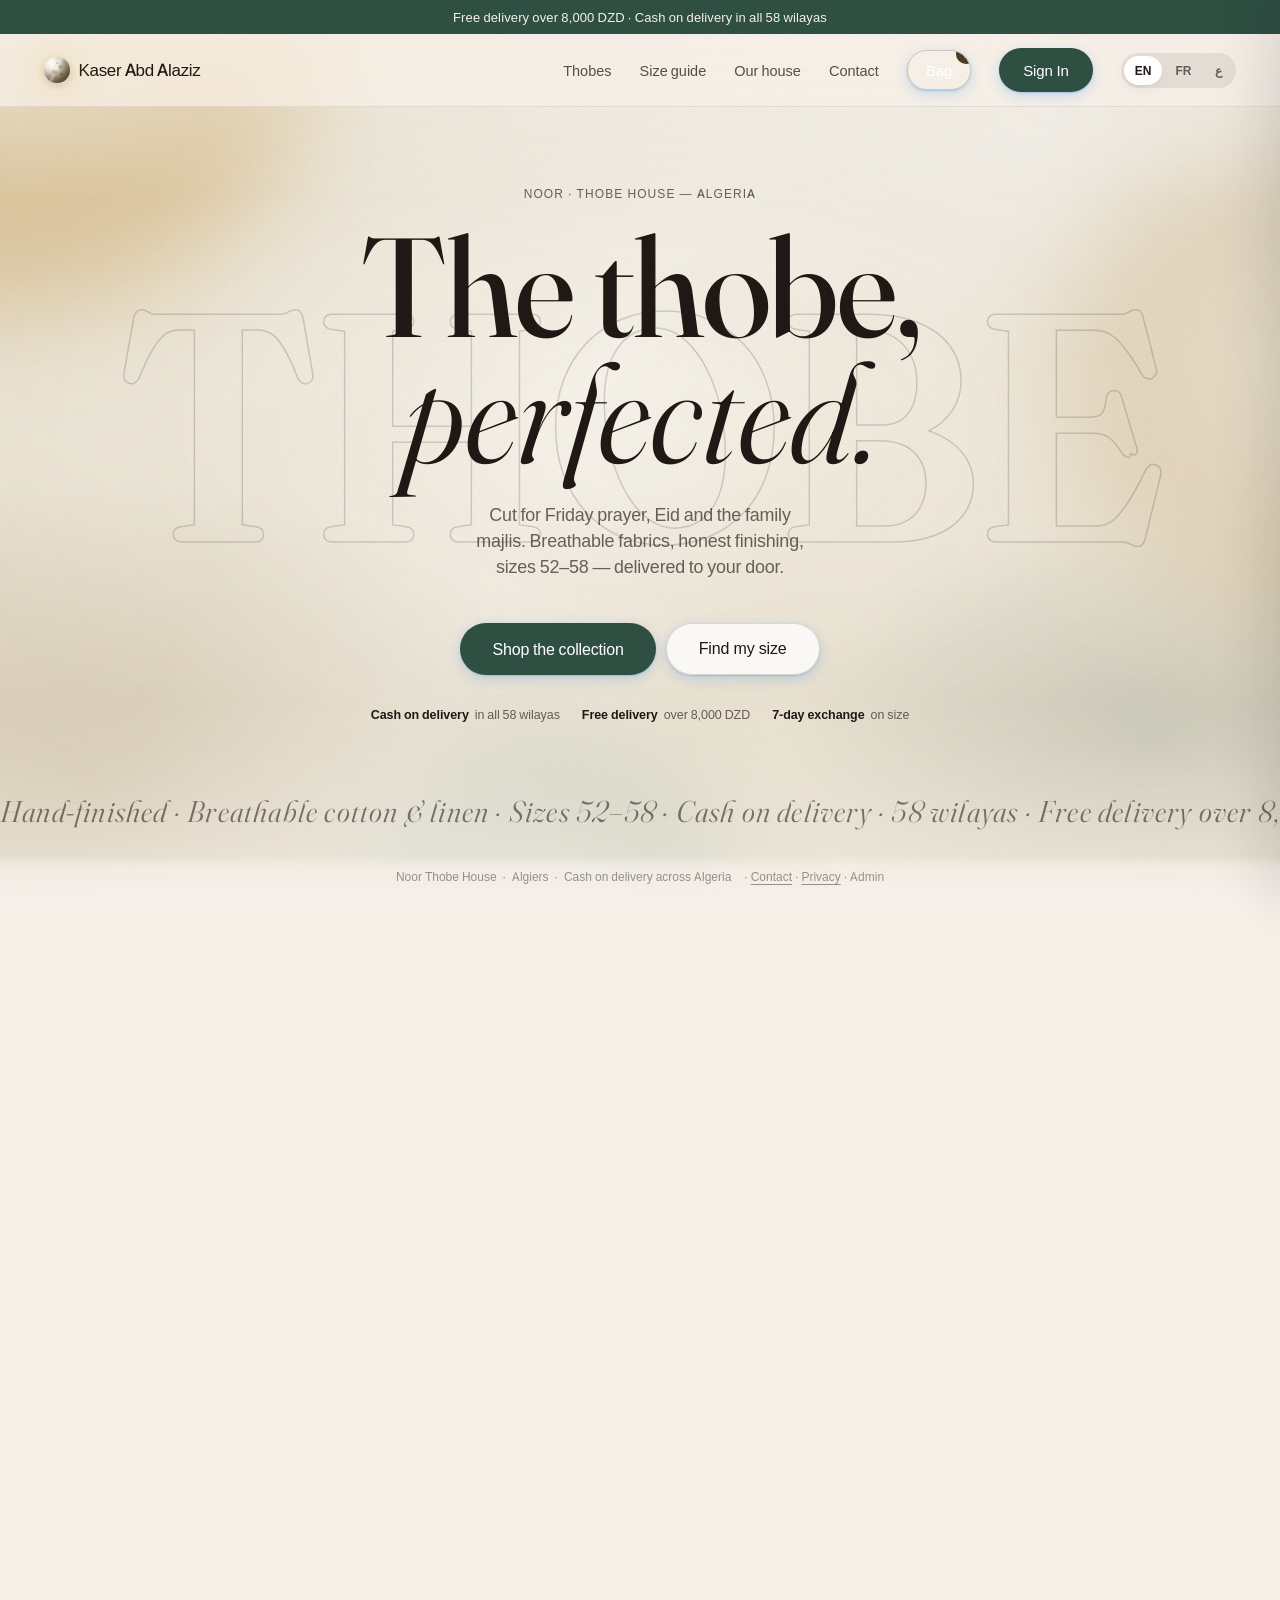
==== commit 53f1c355: "Frontend: real order errors, admin sign-in & 2-step, password reset, privacy - Checkout and express " ====
--- a/website/index.html
+++ b/website/index.html
@@ -14,7 +14,7 @@
 <meta property="og:description" content="Thobes cut for Friday, Eid and every day. Sizes 52–58, cash on delivery across Algeria.">
 <meta property="og:type" content="website">
 <script type="application/ld+json">{"@context":"https://schema.org","@type":"Store","name":"Kaser Abd Alaziz","description":"Men's thobe house: thobes, djellabas and shirts. Cash on delivery across Algeria, DZD prices, free shipping over 8,000 DZD.","currenciesAccepted":"DZD","paymentAccepted":"Cash on delivery"}</script>
-  <link rel="stylesheet" href="styles.css?v=20261022J">
+  <link rel="stylesheet" href="styles.css?v=20261027A">
 </head>
 <body class="has-banner">
   <div class="stage"><div class="dream" id="dream" aria-hidden="true"><i class="orb o1"></i><i class="orb o2"></i><i class="orb o3"></i><i class="sheen"></i></div><div class="veil"></div><div class="grain"></div></div>
@@ -167,11 +167,18 @@
         <div class="adm-login-mark">ن</div>
         <p class="adm-kicker">Noor · store manager</p>
         <h1>Welcome back</h1>
-        <p class="adm-login-sub">Enter your PIN to see today's orders, stock and sales.</p>
+        <p class="adm-login-sub">Sign in to see today's orders, stock and sales.</p>
         <form id="adminLoginForm">
-          <label for="adminPin">Admin PIN</label>
+          <label for="adminUser">Username</label>
+          <div class="adm-pin-row"><input type="text" id="adminUser" autocomplete="username" autocapitalize="none" spellcheck="false" maxlength="40"></div>
+          <label for="adminPin">Password</label>
           <div class="adm-pin-row"><input type="password" id="adminPin" placeholder="••••••••" autocomplete="current-password"><button class="adm-btn adm-btn-primary" id="adminGo" type="submit">Enter</button></div>
-          <p class="adm-login-error" id="adminLoginError" hidden>That PIN is not correct. Try again.</p>
+          <div id="adminCodeWrap" hidden>
+            <label for="adminCode">Authenticator code</label>
+            <div class="adm-pin-row"><input type="text" id="adminCode" inputmode="numeric" autocomplete="one-time-code" maxlength="6" placeholder="123456"></div>
+          </div>
+          <p class="adm-login-hint">First sign-in: leave the username empty and enter the ADMIN_PIN from your server.</p>
+          <p class="adm-login-error" id="adminLoginError" hidden>That username or password is not correct. Try again.</p>
         </form>
         <a class="adm-login-back" href="#home">← Back to the store</a>
       </div>
@@ -341,13 +348,46 @@
                 <p class="adm-hint">Delivery rates live in <code>shipping.json</code>. Ask your developer to adjust them, or open the file directly on the server.</p>
               </div>
             </div>
-            <div class="adm-card">
-              <div class="adm-card-head"><div><h2>Data &amp; access</h2><p>Download a backup or sign out of this device.</p></div></div>
-              <div class="adm-inline-actions">
-                <a class="adm-btn adm-btn-ghost" id="adminBackup" href="#">Download backup (JSON)</a>
-                <button class="adm-btn adm-btn-ghost" id="adminOut2" type="button">Log out</button>
-              </div>
-              <p class="adm-hint">The admin PIN is set by the <code>ADMIN_PIN</code> environment variable. Change it on the server, not here.</p>
+            <div class="adm-grid-2">
+              <div class="adm-card" id="admSecCard">
+                <div class="adm-card-head"><div><h2>Sign-in &amp; security</h2><p id="admSecStatus">Checking…</p></div></div>
+                <p class="adm-sec-alert" id="admSecSetup" hidden>You signed in with the temporary PIN. Create your username and password now — the PIN stops working once you save.</p>
+                <label class="adm-field"><span>Username</span><input type="text" id="admSecUser" autocomplete="username" autocapitalize="none" spellcheck="false" maxlength="40"><small>3–40 letters, numbers, dots, dashes or underscores.</small></label>
+                <label class="adm-field"><span>New password</span><input type="password" id="admSecPass" autocomplete="new-password" maxlength="128"><small>At least 10 characters. A short sentence is easy to remember and hard to guess.</small></label>
+                <label class="adm-field"><span id="admSecCurLabel">Current password</span><input type="password" id="admSecCur" autocomplete="current-password" maxlength="128"></label>
+                <button class="adm-btn adm-btn-primary" id="admSecSave" type="button">Save sign-in details</button>
+                <div class="adm-sec-2fa" id="admSec2fa" hidden>
+                  <div class="adm-card-head"><div><h2>2-step verification</h2><p id="admSec2faStatus">Off</p></div></div>
+                  <p class="adm-hint">After your password, sign-in also asks for a 6-digit code from an authenticator app on your phone (Google Authenticator, Microsoft Authenticator or similar).</p>
+                  <button class="adm-btn adm-btn-ghost" id="admSec2faStart" type="button">Turn on 2-step verification</button>
+                  <div id="admSec2faSetup" hidden>
+                    <p class="adm-hint">1 · Scan this code with the app, or type the key by hand.</p>
+                    <div class="adm-qr" id="admSecQr"></div>
+                    <p class="adm-hint">Key: <code id="admSecSecret"></code></p>
+                    <p class="adm-hint">2 · Enter the 6-digit code the app shows, and your current password above.</p>
+                    <label class="adm-field"><span>Code from the app</span><input type="text" id="admSecCode" inputmode="numeric" autocomplete="one-time-code" maxlength="6"></label>
+                    <button class="adm-btn adm-btn-primary" id="admSec2faConfirm" type="button">Confirm and turn on</button>
+                  </div>
+                  <div id="admSec2faOff" hidden>
+                    <label class="adm-field"><span>Code from the app</span><input type="text" id="admSecOffCode" inputmode="numeric" autocomplete="one-time-code" maxlength="6"><small>Also enter your current password above.</small></label>
+                    <button class="adm-btn adm-btn-ghost" id="admSec2faDisable" type="button">Turn off 2-step verification</button>
+                  </div>
+                </div>
+              </div>
+              <div class="adm-card">
+                <div class="adm-card-head"><div><h2>Data &amp; access</h2><p>Backups, email and this device.</p></div></div>
+                <div class="adm-readonly">
+                  <div><span>Automatic backup</span><b>Every day, last 14 kept on the server</b></div>
+                  <div><span>Backup copy by email</span><b id="admSecBackupMail">—</b></div>
+                  <div><span>Order alerts by email</span><b id="admSecAdminMail">—</b></div>
+                  <div><span>Customer emails</span><b id="admSecMail">—</b></div>
+                </div>
+                <p class="adm-hint">Email settings live in the <code>.env</code> file on the server (SMTP_…, ADMIN_EMAIL, BACKUP_EMAIL).</p>
+                <div class="adm-inline-actions">
+                  <a class="adm-btn adm-btn-ghost" id="adminBackup" href="#">Download backup (JSON)</a>
+                  <button class="adm-btn adm-btn-ghost" id="adminOut2" type="button">Log out</button>
+                </div>
+              </div>
             </div>
           </section>
         </div>
@@ -360,7 +400,19 @@
       <form class="auth-form" id="authForm">
         <div class="field"><label for="authEmail" data-i18n="email">Email</label><input type="email" id="authEmail" required placeholder="you@example.com" autocomplete="email"></div>
         <div class="field"><label for="authPass" data-i18n="pass">Password</label><input type="password" id="authPass" required placeholder="••••••••" autocomplete="current-password"></div>
+        <button type="button" class="foot-link auth-forgot" id="forgotBtn" data-i18n="forgotLink">Forgot password?</button>
         <div class="auth-btn-row"><button type="button" class="pill btn-secondary" id="closeAuthBtn" data-i18n="cancel">Cancel</button><button type="submit" class="pill" data-i18n="enter">Enter</button></div>
+      </form>
+      <form class="auth-form" id="forgotForm" hidden>
+        <p class="auth-help" data-i18n="forgotHelp">Enter your account email. We'll send you a link to choose a new password.</p>
+        <div class="field"><label for="forgotEmail" data-i18n="email">Email</label><input type="email" id="forgotEmail" required placeholder="you@example.com" autocomplete="email"></div>
+        <div class="auth-btn-row"><button type="button" class="pill btn-secondary" id="forgotBack" data-i18n="back">Back</button><button type="submit" class="pill" id="forgotSend" data-i18n="forgotSend">Send link</button></div>
+      </form>
+      <form class="auth-form" id="resetForm" hidden>
+        <p class="auth-help" data-i18n="resetHelp">Choose a new password for your account.</p>
+        <div class="field"><label for="resetPass" data-i18n="resetNew">New password</label><input type="password" id="resetPass" required minlength="8" autocomplete="new-password" placeholder="••••••••"></div>
+        <div class="field"><label for="resetPass2" data-i18n="resetConfirm">Repeat new password</label><input type="password" id="resetPass2" required minlength="8" autocomplete="new-password" placeholder="••••••••"></div>
+        <div class="auth-btn-row"><button type="button" class="pill btn-secondary" id="resetCancel" data-i18n="cancel">Cancel</button><button type="submit" class="pill" id="resetSave" data-i18n="resetSave">Save password</button></div>
       </form>
     </div>
   </div>
@@ -455,6 +507,7 @@
         <div class="co-grid">
           <div class="field full"><label data-i18n="coName">Full name</label><input type="text" id="coNameIn" data-i18n-ph="coNamePh" placeholder="Your name" autocomplete="name"><small class="ferr" id="eName" hidden></small></div>
           <div class="field full"><label data-i18n="coPhone">Phone</label><input type="tel" id="coPhoneIn" data-i18n-ph="coPhonePh" placeholder="05 / 06 / 07…" autocomplete="tel"><small class="ferr" id="ePhone" hidden></small></div>
+          <div class="field full"><label for="coEmailIn" data-i18n="coEmail">Email (optional, for your confirmation)</label><input type="email" id="coEmailIn" placeholder="you@example.com" autocomplete="email"></div>
           <div class="field"><label data-i18n="coWilaya">Wilaya</label><select id="coWilaya"></select><small class="ferr" id="eWilaya" hidden></small></div>
           <div class="field"><label data-i18n="coCommune">Commune</label><input type="text" id="coCommuneIn" data-i18n-ph="coCommunePh" placeholder="Commune"><small class="ferr" id="eCommune" hidden></small></div>
           <div class="field full"><label data-i18n="provider">Delivery company</label><select id="coProvider"></select></div>
@@ -478,6 +531,7 @@
         <div class="co-items" id="coItems"></div>
         <div class="auth-btn-row" style="margin-top:16px"><button type="button" class="pill btn-secondary" id="coCancel" data-i18n="cancel">Cancel</button><button type="button" class="pill" id="coPlace" data-i18n="coPlace">Place order</button></div>
         <button class="pill btn-secondary" id="coWa" type="button" style="width:100%;margin-top:10px" data-i18n="waOrder">WhatsApp order</button>
+        <p class="cart-note co-privacy"><span data-i18n="privacyAgree">Your details are used only to deliver your order.</span> <button type="button" class="foot-link" data-open-privacy data-i18n="privacyLink">Privacy</button></p>
       </div>
       <div id="coDone" hidden>
         <div class="co-done">
@@ -613,6 +667,23 @@
       </div>
     </div>
   </div>
+  <div class="modal-backdrop" id="privacyModal" role="dialog" aria-modal="true" aria-labelledby="privacyTitle">
+    <div class="contact-box privacy-box">
+      <button class="qv-close" id="privacyClose" type="button" aria-label="Close">×</button>
+      <p class="qv-kicker" data-i18n="privacyKicker">Your data</p>
+      <h2 id="privacyTitle" data-i18n="privacyTitle">Privacy notice</h2>
+      <p class="contact-intro" data-i18n="privacyIntro">We collect only what we need to deliver your order, and we never sell it.</p>
+      <h3 data-i18n="privacyCollectT">What we keep</h3>
+      <p class="contact-note" data-i18n="privacyCollect">For an order: your name, phone, wilaya, commune and the items. Optionally your email, for the confirmation. With an account: your email and a protected (hashed) password. We also count page views and bag additions, without cookies and without names.</p>
+      <h3 data-i18n="privacyUseT">Who sees it</h3>
+      <p class="contact-note" data-i18n="privacyUse">The store team, and the delivery company you choose (name, phone and address only). Nothing is used for advertising.</p>
+      <h3 data-i18n="privacyDeviceT">On your device</h3>
+      <p class="contact-note" data-i18n="privacyDevice">Your bag, language and delivery details are saved in your browser so you don't retype them. A sign-in cookie keeps you logged in. There are no advertising or tracking cookies.</p>
+      <h3 data-i18n="privacyRightsT">Your rights</h3>
+      <p class="contact-note" data-i18n="privacyRights">Under Algerian law 18-07 you can ask to see, correct or delete your data. Message us on WhatsApp or through the Contact page.</p>
+      <div class="contact-footer"><button class="pill btn-secondary" id="privacyClose2" type="button" data-i18n="close">Close</button></div>
+    </div>
+  </div>
   <a class="wa-fab" id="waFab" href="#" target="_blank" rel="noopener" aria-label="WhatsApp Kaser Abd Alaziz">
     <span class="wa-fab-mark" aria-hidden="true">WA</span>
   </a>
@@ -626,7 +697,7 @@
     </div>
   </aside>
   <div class="toaster" id="toaster" aria-live="polite"></div>
-  <footer class="foot"><span data-i18n="foot">Noor Thobe House &nbsp;·&nbsp; Algiers &nbsp;·&nbsp; Cash on delivery across Algeria</span> <span class="tdots" id="themeDots"></span> &nbsp;·&nbsp; <button type="button" class="foot-link" id="footContact" data-i18n="contactNav">Contact</button> &nbsp;·&nbsp; <a href="#admin" id="adminLink" class="adminlink">Admin</a></footer>
+  <footer class="foot"><span data-i18n="foot">Noor Thobe House &nbsp;·&nbsp; Algiers &nbsp;·&nbsp; Cash on delivery across Algeria</span> <span class="tdots" id="themeDots"></span> &nbsp;·&nbsp; <button type="button" class="foot-link" id="footContact" data-i18n="contactNav">Contact</button> &nbsp;·&nbsp; <button type="button" class="foot-link" data-open-privacy data-i18n="privacyLink">Privacy</button> &nbsp;·&nbsp; <a href="#admin" id="adminLink" class="adminlink">Admin</a></footer>
   <div class="mobile-menu" id="mobileMenu">
     <a href="#home" data-mnav data-i18n="home">Home</a>
     <a href="#shop" data-mnav data-i18n="navShop">Thobes</a>
@@ -644,6 +715,6 @@
     <button id="tabBag" type="button" data-tab="bag" data-i18n="bag">Bag</button>
   </nav>
   <div class="track" id="scrollTrack"></div>
-<script src="app.js?v=20261022K" defer></script>
+<script src="app.js?v=20261027A" defer></script>
 </body>
 </html>
--- a/website/styles.css
+++ b/website/styles.css
@@ -1186,3 +1186,13 @@
   .swatch { height: 215px; }
   .card h3 { font-size: 12px; }
 }
+
+/* Password reset, checkout privacy line, privacy notice */
+.auth-form[hidden] { display: none; }
+.auth-forgot { align-self: flex-start; font-size: 12.5px; margin-top: -6px; }
+[dir="rtl"] .auth-forgot { align-self: flex-end; }
+.auth-help { font-size: 13.5px; line-height: 1.5; color: var(--fg-soft); }
+.co-privacy { margin-top: 10px; }
+.co-privacy .foot-link { font-size: inherit; }
+.privacy-box h3 { margin: 18px 0 4px; }
+.privacy-box .contact-note { margin-top: 0; max-width: 62ch; }
